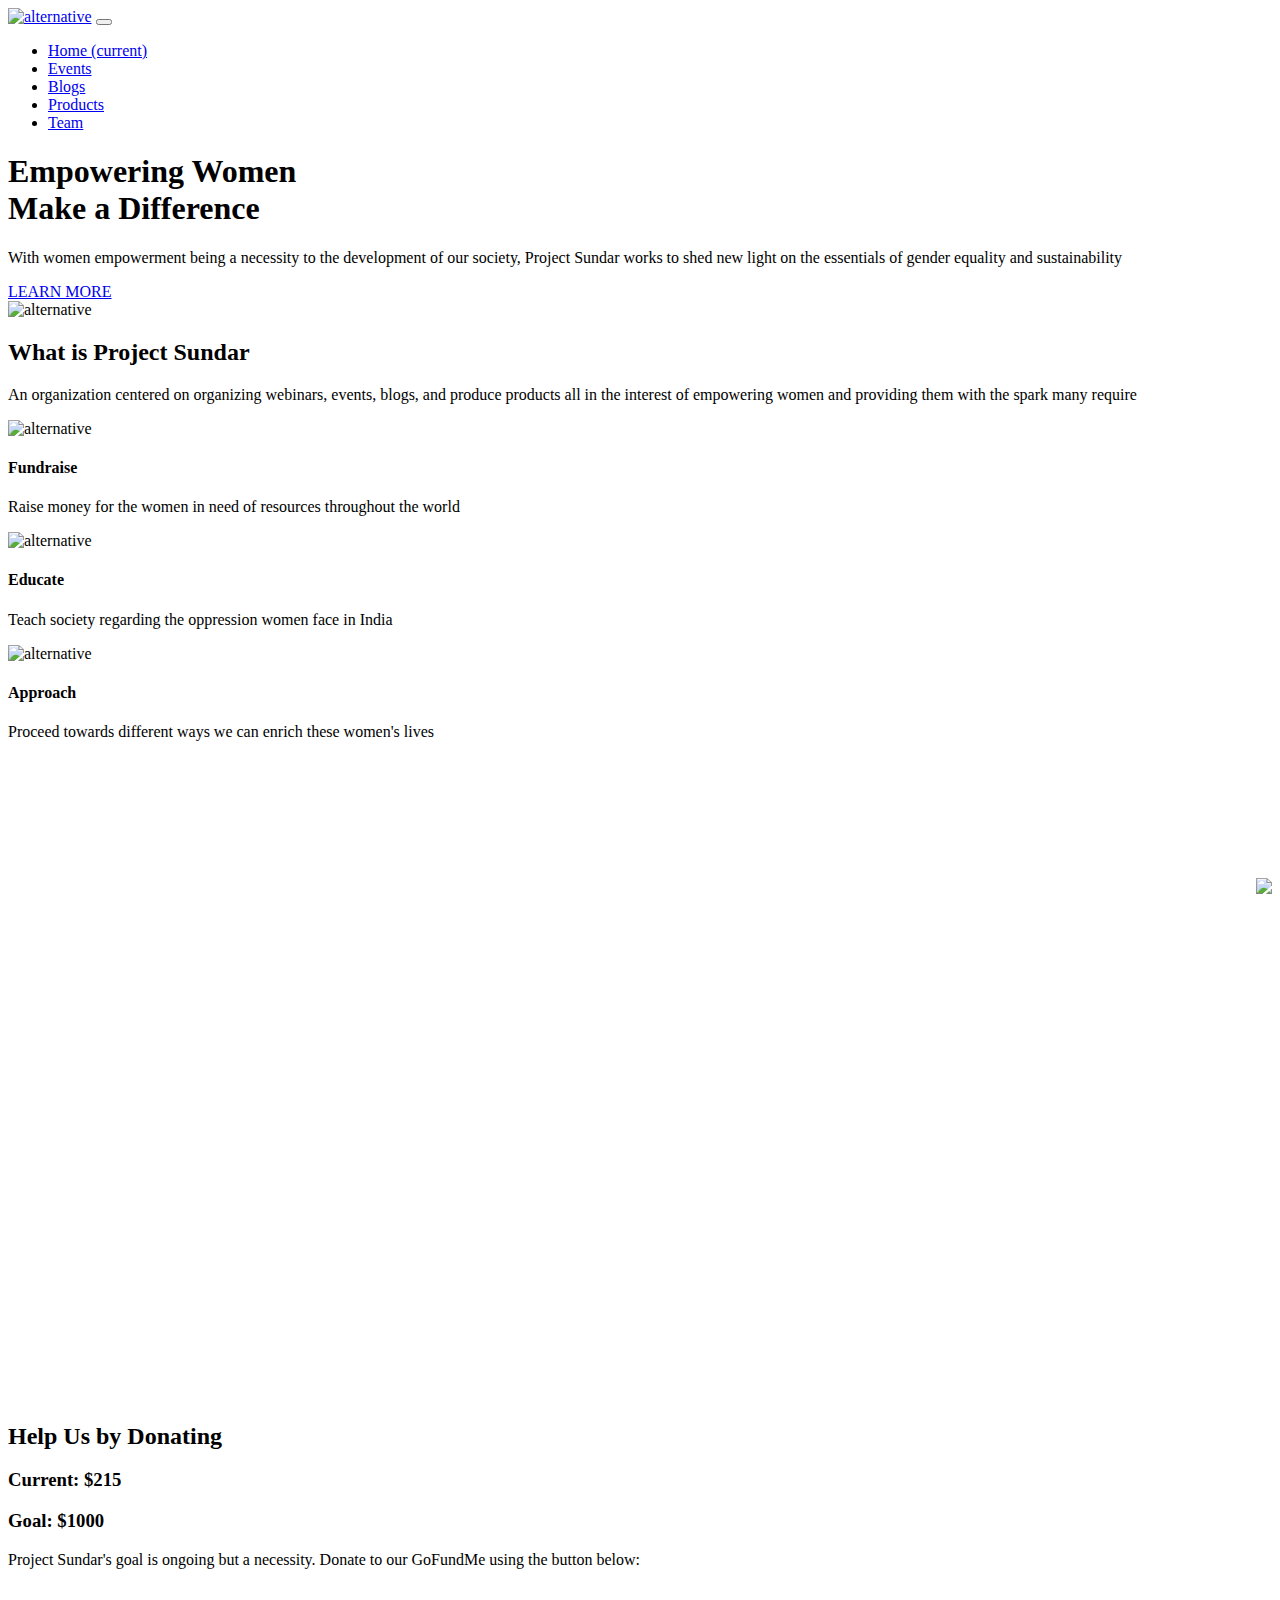
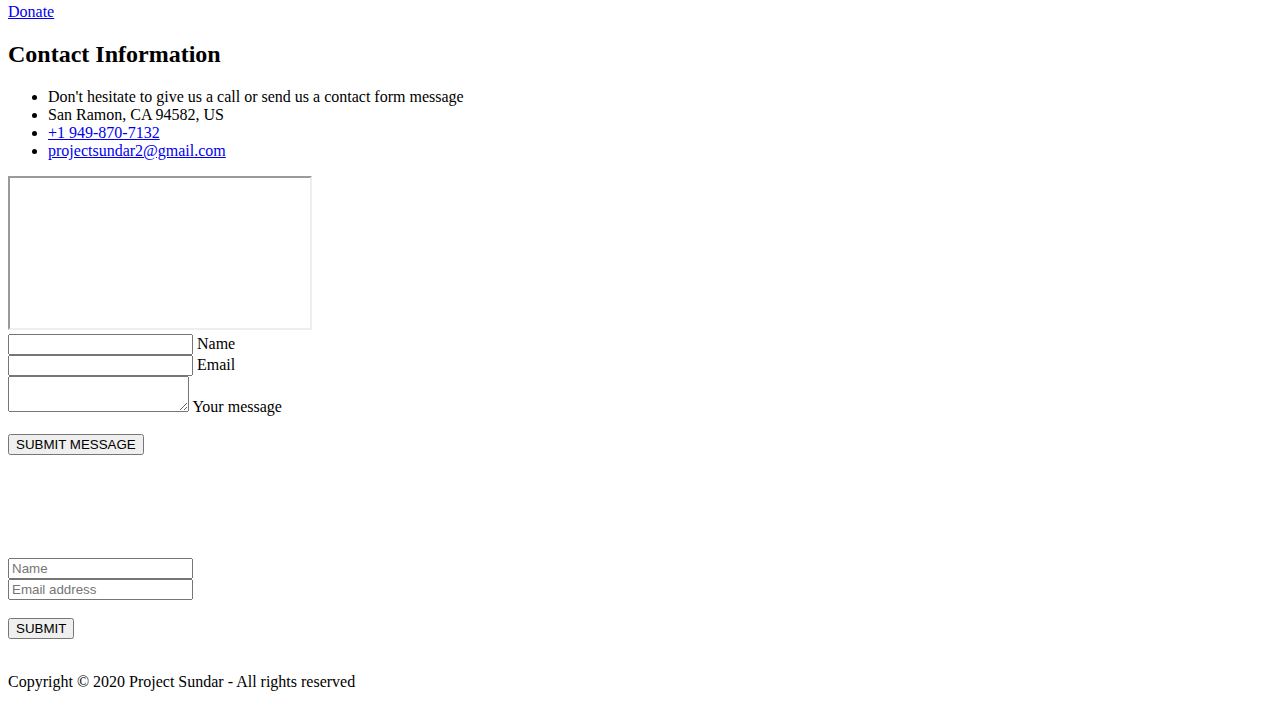
==== index.html @ 8584919e "Add files via upload" ====
<!DOCTYPE html>
<html lang="en">
<head>
    <meta charset="utf-8">
    <meta name="viewport" content="width=device-width, initial-scale=1, shrink-to-fit=no">
    
    <!-- SEO Meta Tags -->
    <meta name="description" content="Create a stylish landing page for your business startup and get leads for the offered services with this HTML landing page template.">
    <meta name="author" content="Inovatik">

    <!-- OG Meta Tags to improve the way the post looks when you share the page on LinkedIn, Facebook, Google+ -->
	<meta property="og:site_name" content="" /> <!-- website name -->
	<meta property="og:site" content="" /> <!-- website link -->
	<meta property="og:title" content=""/> <!-- title shown in the actual shared post -->
	<meta property="og:description" content="" /> <!-- description shown in the actual shared post -->
	<meta property="og:image" content="" /> <!-- image link, make sure it's jpg -->
	<meta property="og:url" content="" /> <!-- where do you want your post to link to -->
	<meta property="og:type" content="article" />

    <!-- Website Title -->
    <title>Project Sundar</title>
    
    <!-- Styles -->
    <link href="https://fonts.googleapis.com/css?family=Raleway:400,400i,600,700,700i&amp;subset=latin-ext" rel="stylesheet">
    <link href="css/bootstrap.css" rel="stylesheet">
    <link href="css/fontawesome-all.css" rel="stylesheet">
    <link href="css/swiper.css" rel="stylesheet">
	<link href="css/magnific-popup.css" rel="stylesheet">
	<link href="css/styles.css" rel="stylesheet">
	
	<!-- Favicon  -->
    <link rel="icon" href="images/output-onlinepngtools-2.png">
</head>
<body data-spy="scroll" data-target=".fixed-top">
    
    <!-- Preloader -->
	<div class="spinner-wrapper">
        <div class="spinner">
            <div class="bounce1"></div>
            <div class="bounce2"></div>
            <div class="bounce3"></div>
        </div>
    </div>
    <!-- end of preloader -->
    

    <!-- Navigation -->
    <nav class="navbar navbar-expand-lg navbar-dark navbar-custom fixed-top">
        <!-- Text Logo - Use this if you don't have a graphic logo -->
        <!-- <a class="navbar-brand logo-text page-scroll" href="index.html">Evolo</a> -->

        <!-- Image Logo -->
        <a class="navbar-brand logo-image" href="index.html"><img src="images/Screen_Shot_2020-11-27_at_10.58.01_PM-removebg-preview.png" alt="alternative"></a>
        
        <!-- Mobile Menu Toggle Button -->
        <button class="navbar-toggler" type="button" data-toggle="collapse" data-target="#navbarsExampleDefault" aria-controls="navbarsExampleDefault" aria-expanded="false" aria-label="Toggle navigation">
            <span class="navbar-toggler-awesome fas fa-bars"></span>
            <span class="navbar-toggler-awesome fas fa-times"></span>
        </button>
        <!-- end of mobile menu toggle button -->

        <div class="collapse navbar-collapse" id="navbarsExampleDefault">
            <ul class="navbar-nav ml-auto">
                <li class="nav-item">
                    <a class="nav-link page-scroll" href="#header">Home <span class="sr-only">(current)</span></a>
                </li>
                <li class="nav-item">
                    <a class="nav-link page-scroll" href="events.html">Events</a>
                </li>
                <li class="nav-item">
                    <a class="nav-link page-scroll" href="blogs.html">Blogs</a>
                </li>
                <li class="nav-item">
                    <a class="nav-link page-scroll" href="products.html">Products</a>
                </li>
                <li class="nav-item">
                    <a class="nav-link page-scroll" href="team.html">Team</a>
                </li>
            </ul>
            <span class="nav-item social-icons">
                <span class="fa-stack">
                    <a href="https://www.linkedin.com/company/project-sundar/">
                        <i class="redededed fas fa-circle fa-stack-2x linkedin"></i>
                        <i class="redededed fab fa-linkedin fa-stack-1x"></i>
                    </a>
                </span>
                <span class="fa-stack">
                    <a href="https://www.instagram.com/projectsundar/">
                        <i class="redededed fas fa-circle fa-stack-2x instagram"></i>
                        <i class="redededed fab fa-instagram fa-stack-1x"></i>
                    </a>
                </span>
            </span>
        </div>
    </nav> <!-- end of navbar -->
    <!-- end of navigation -->


    <!-- Header -->
    <header id="header" class="header">
        <div class="header-content blackbg1">
            <div class="container">
                <div class="row">
                    <div class="col-lg-6">
                        <div class="text-container">
                            <h1><span class="reded">Empowering</span> Women<br>Make a <span class="rededed">Difference</span></h1>
                            <p class="white p-large">With women empowerment being a necessity to the development of our society, Project Sundar works to shed new light on the essentials of gender equality and sustainability</p>
                            <a class="btn-solid-lg page-scroll" href="#services">LEARN MORE</a>
                        </div> <!-- end of text-container -->
                    </div> <!-- end of col -->
                    <div class="col-lg-6">
                        <div class="image-container">
                            <img class="img-fluid" src="images/ini6.png" z-index="1" alt="alternative">
                        </div> <!-- end of image-container -->
                    </div> <!-- end of col -->
                </div> <!-- end of row -->
            </div> <!-- end of container -->
        </div> <!-- end of header-content -->
    </header> <!-- end of header -->
    <!-- end of header -->


    <!-- Services -->
    <div id="services" class="cards-1 blackbg2">
        <div class="container">
            <div class="row">
                <div class="col-lg-12">
                    <h2 style="color:black">What is Project Sundar</h2>
                    <p style="color:black" class="p-heading p-large">An organization centered on organizing webinars, events, blogs, and produce products all in the interest of empowering women and providing them with the spark many require</p>
                </div> <!-- end of col -->
            </div> <!-- end of row -->
            <div class="row">
                <div class="col-lg-12">

                    <!-- Card -->
                    <div class="card">
                        <img class="card-image" src="images/donation (3).svg" alt="alternative">
                        <div class="card-body">
                            <h4 style="color:black" class="card-title">Fundraise</h4>
                            <p style="color:black">Raise money for the women in need of resources throughout the world</p>
                        </div>
                    </div>
                    <!-- end of card -->

                    <!-- Card -->
                    <div class="card">
                        <img class="card-image" src="images/presentation.svg" alt="alternative">
                        <div class="card-body">
                            <h4 style="color:black" class="card-title">Educate</h4>
                            <p style="color:black">Teach society regarding the oppression women face in India</p>
                        </div>
                    </div>
                    <!-- end of card -->

                    <!-- Card -->
                    <div class="card">
                        <img class="card-image" src="images/pathway.svg" alt="alternative">
                        <div class="card-body">
                            <h4 style="color:black" class="card-title">Approach</h4>
                            <p style="color:black">Proceed towards different ways we can enrich these women's lives</p>
                        </div>
                    </div>
                    <!-- end of card -->
                    
                </div> <!-- end of col -->
            </div> <!-- end of row -->
        </div> <!-- end of container -->
    </div> <!-- end of cards-1 -->
    <!-- end of services -->


 <!-- Header -->
    <div class="header-content blackbg1 justify-content-center text-center">
        <br>
        <br>
            <h2 class="col-lg-6 margin2323 text-left" style="color:white">Our Achievements</h2>
            <br>
            <img class="yummyyum margin2523" src="images/feminine.svg" ALIGN="right">
            <h5 style="color: white" class="col-lg-6 margin2323 text-left"><span class="reded">Dance Workshop:</span> Raised $400 through donations by attendees</h5>
            <h5 style="color: white" class="col-lg-6 margin2323 text-left"><span class="reded">GoFundMe:</span> Raised $200</h5>
            <h5 style="color: white" class="col-lg-6 margin2323 text-left"><span class="reded">Pyaar Kee Power Collaboration:</span> Released Several Blogs discussing Autism prevalence in India (women in particular)</h5>
              <br>
              <br>
            <h2 class="col-lg-6 margin2323 text-left" style="color:white">Future Goals</h2>
            <br>
            <h5 style="color: white" class="col-lg-6 margin2323 text-left"><span class="reded">Donation Drive:</span> 200 Medium Boxes Shipped to Goonj Organization (Kolkata, India) </h5>
            <h5 style="color: white" class="col-lg-6 margin2323 text-left"><span class="reded">Webinar on April 18th:</span> Round-table panelists featuring Congressman Rishi Kumar, IBM chief for Quantums Anamita Guha, & more</h5>
            <h5 style="color: white" class="col-lg-6 margin2323 text-left"><span class="reded">Open Chapters Internationally:</span> Dallas, Texas Chapter opens </h5>
            <h5 style="color: white" class="col-lg-6 margin2323 text-left"><span class="reded">May 1st:</span> Get NGO License</h5>
            <h5 style="color: white" class="col-lg-6 margin2323 text-left"><span class="reded">Travel to India</span> Teaching curriculum and distributing pepper spray, educating lower income families on SexEd, teaching self defense</h5>
            <br>
            <br>
            <br>
    </div> <!-- end of header-content -->
<!-- end of header -->


<section class="basic-7">
    <div class="container text-center">
        <h2>Help Us by Donating</h2>
        <h3><span class="rededed">Current: </span>$215</h3>
        <h3><span class="rededed">Goal: </span>$1000</h3>
        <p>Project Sundar's goal is ongoing but a necessity. Donate to our GoFundMe using the button below:</p> 
        <div class="progress">
          <div class="progress-bar bg-danger progress-bar-striped" style="width:21%"></div>
        </div>
        <br>
        <a class="btn-solid-lg page-scroll" href="https://www.gofundme.com/f/project-sundar-initiation">Donate</a>
      </div>
</section>

    <!-- Contact -->
    <div id="contact" class="form-2">
        <div class="container">
            <div class="row">
                <div class="col-lg-12">
                    <h2>Contact Information</h2>
                    <ul class="list-unstyled li-space-lg">
                        <li class="address">Don't hesitate to give us a call or send us a contact form message</li>
                        <li><i class="fas fa-map-marker-alt"></i>San Ramon, CA 94582, US</li>
                        <li><i class="fas fa-phone"></i><a class="turquoise" href="tel:9498707132">+1 949-870-7132</a></li>
                        <li><i class="fas fa-envelope"></i><a class="turquoise" href="mailto:projectsundar2@gmail.com">projectsundar2@gmail.com</a></li>
                    </ul>
                </div> <!-- end of col -->
            </div> <!-- end of row -->
            <div class="row">
                <div class="col-lg-6">
                    <div class="map-responsive">
                        <iframe src="https://www.google.com/maps/embed?pb=!1m18!1m12!1m3!1d100939.98555098464!2d-122.507640204439!3d37.757814996609724!2m3!1f0!2f0!3f0!3m2!1i1024!2i768!4f13.1!3m3!1m2!1s0x80859a6d00690021%3A0x4a501367f076adff!2sSan+Francisco%2C+CA%2C+USA!5e0!3m2!1sen!2sro!4v1498231462606" allowfullscreen></iframe>
                    </div>
                </div> <!-- end of col -->
                <div class="col-lg-6">
                    
                    <!-- Contact Form -->
                    <form action="https://formspree.io/f/xrgoawpd" method="POST">
                        <div class="form-group">
                            <input name="text" type="text" class="form-control-input" id="cemail" required>
                            <label class="label-control" for="cemail">Name</label>
                        </div>
                        <div class="form-group">
                            <input type="text" class="form-control-input" id="cemail" required>
                            <label class="label-control" for="cemail">Email</label>
                        </div>
                        <div class="form-group">
                            <textarea class="form-control-textarea" id="cmessage" required></textarea>
                            <label class="label-control" for="cmessage">Your message</label>
                        </div>
                        <br>
                        <div class="form-group">
                            <button type="submit" class="form-control-submit-button">SUBMIT MESSAGE</button>
                        </div>
                        <div class="form-message">
                            <div id="cmsgSubmit" class="h5 text-center hidden"></div>
                        </div>
                    </form>
                    <!-- end of contact form -->

                </div> <!-- end of col -->
            </div> <!-- end of row -->
        </div> <!-- end of container -->
    </div> <!-- end of form-2 -->
    <!-- end of contact -->

        <div class="container1 blackbg justify-content-center text-center">
            <br>
            <div class="justify-content-center">
            <form action="https://formspree.io/f/xrgoawpd" method="POST">
            <h2 class="col-lg-12" style="color:white">Subscribe to our Newsletter</h2>
            <br>
          <input class="col-lg-4" type="text" placeholder="Name" name="name" required>
          <br>
          <input class="col-lg-4" type="text" placeholder="Email address" name="mail" required>
          <br>
          <br>
          <button type="submit" class="col-lg-3 form-control-submit-button">SUBMIT</button>
          <br>
          <br>
        </div>
        </div>
        </form>
        </div>

    <!-- Footer -->
    <div class="footer">
        <div class="container">
            <div class="row">
                </div> <!-- end of col -->
            </div> <!-- end of row -->
        </div> <!-- end of container -->
    </div> <!-- end of footer -->  
    <!-- end of footer -->


    <!-- Copyright -->
    <div class="copyright">
        <div class="container">
            <div class="row">
                <div class="col-lg-12">
                    <p class="p-small">Copyright © 2020 Project Sundar</a> - All rights reserved</p>
                </div> <!-- end of col -->
            </div> <!-- enf of row -->
        </div> <!-- end of container -->
    </div> <!-- end of copyright --> 
    <!-- end of copyright -->
    
    	
    <!-- Scripts -->
    <script src="js/jquery.min.js"></script> <!-- jQuery for Bootstrap's JavaScript plugins -->
    <script src="js/popper.min.js"></script> <!-- Popper tooltip library for Bootstrap -->
    <script src="js/bootstrap.min.js"></script> <!-- Bootstrap framework -->
    <script src="js/jquery.easing.min.js"></script> <!-- jQuery Easing for smooth scrolling between anchors -->
    <script src="js/swiper.min.js"></script> <!-- Swiper for image and text sliders -->
    <script src="js/jquery.magnific-popup.js"></script> <!-- Magnific Popup for lightboxes -->
    <script src="js/validator.min.js"></script> <!-- Validator.js - Bootstrap plugin that validates forms -->
    <script src="js/scripts.js"></script> <!-- Custom scripts -->
</body>
</html>
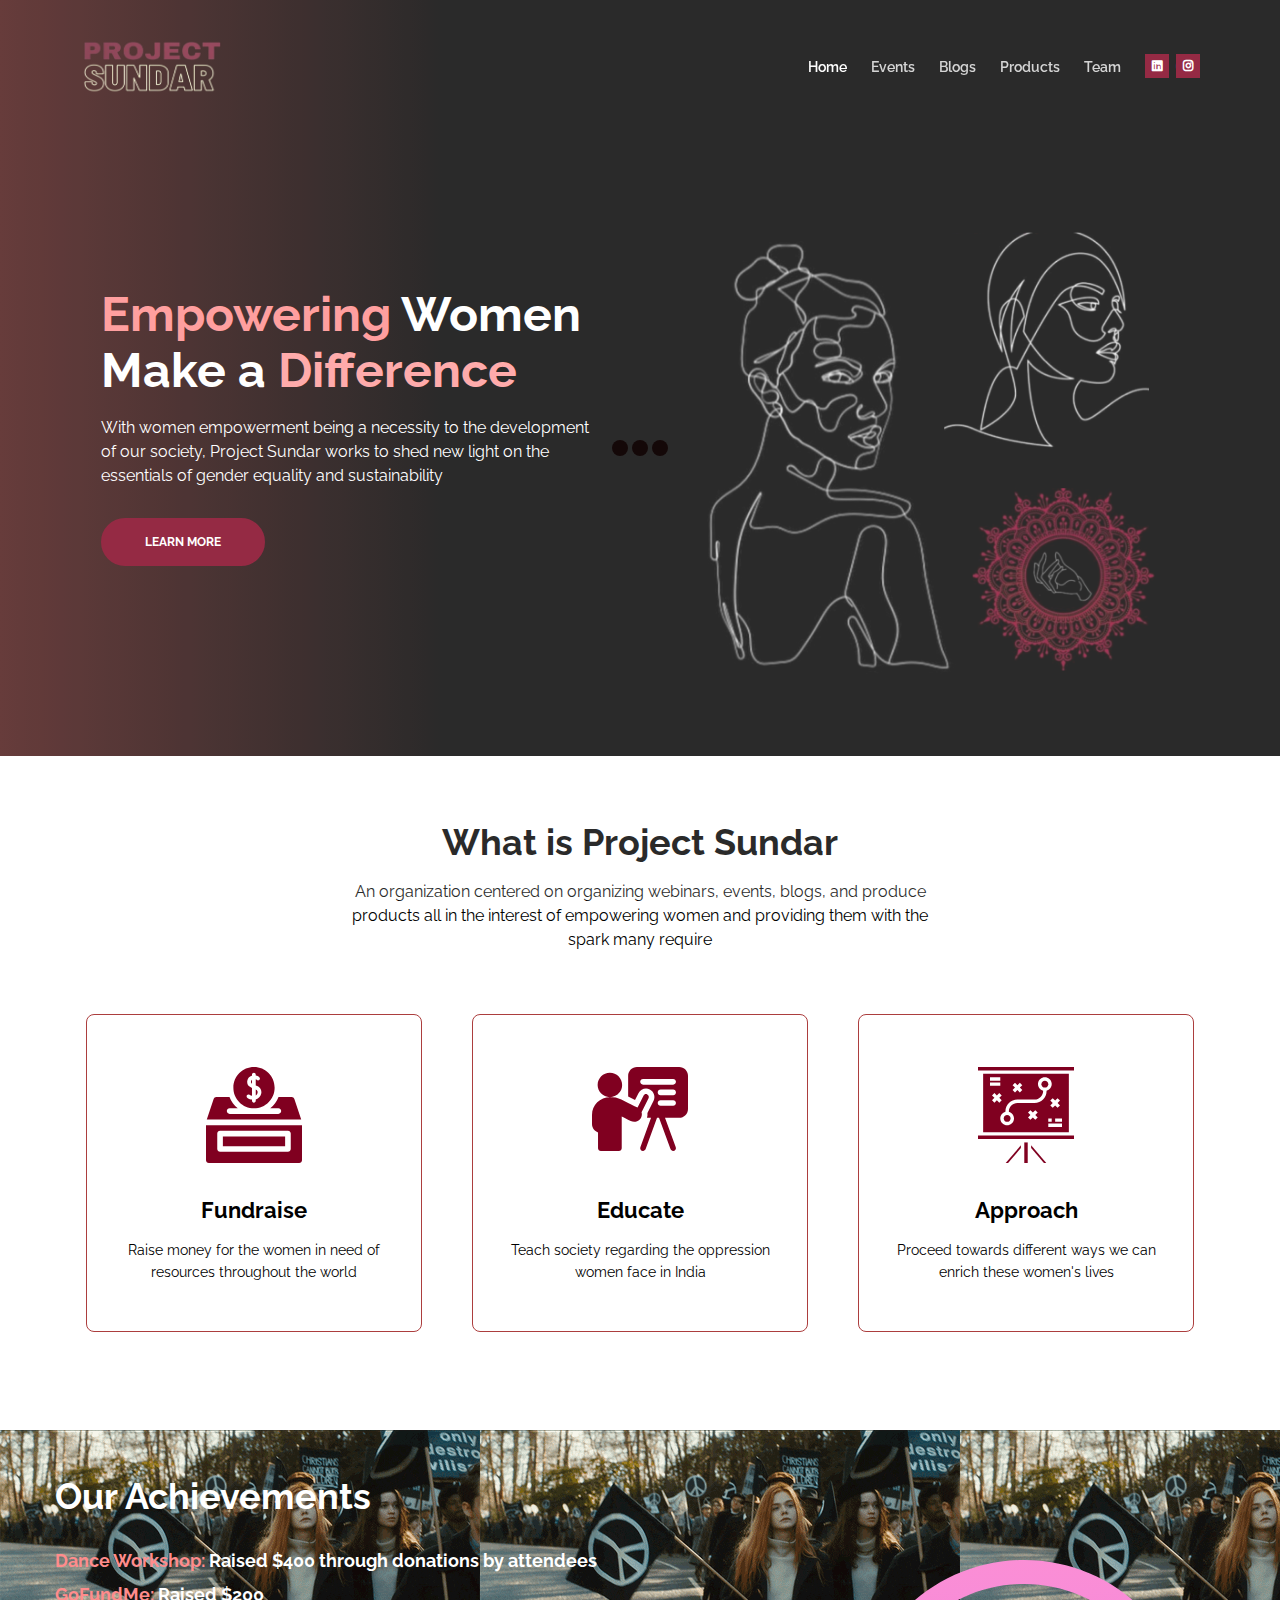
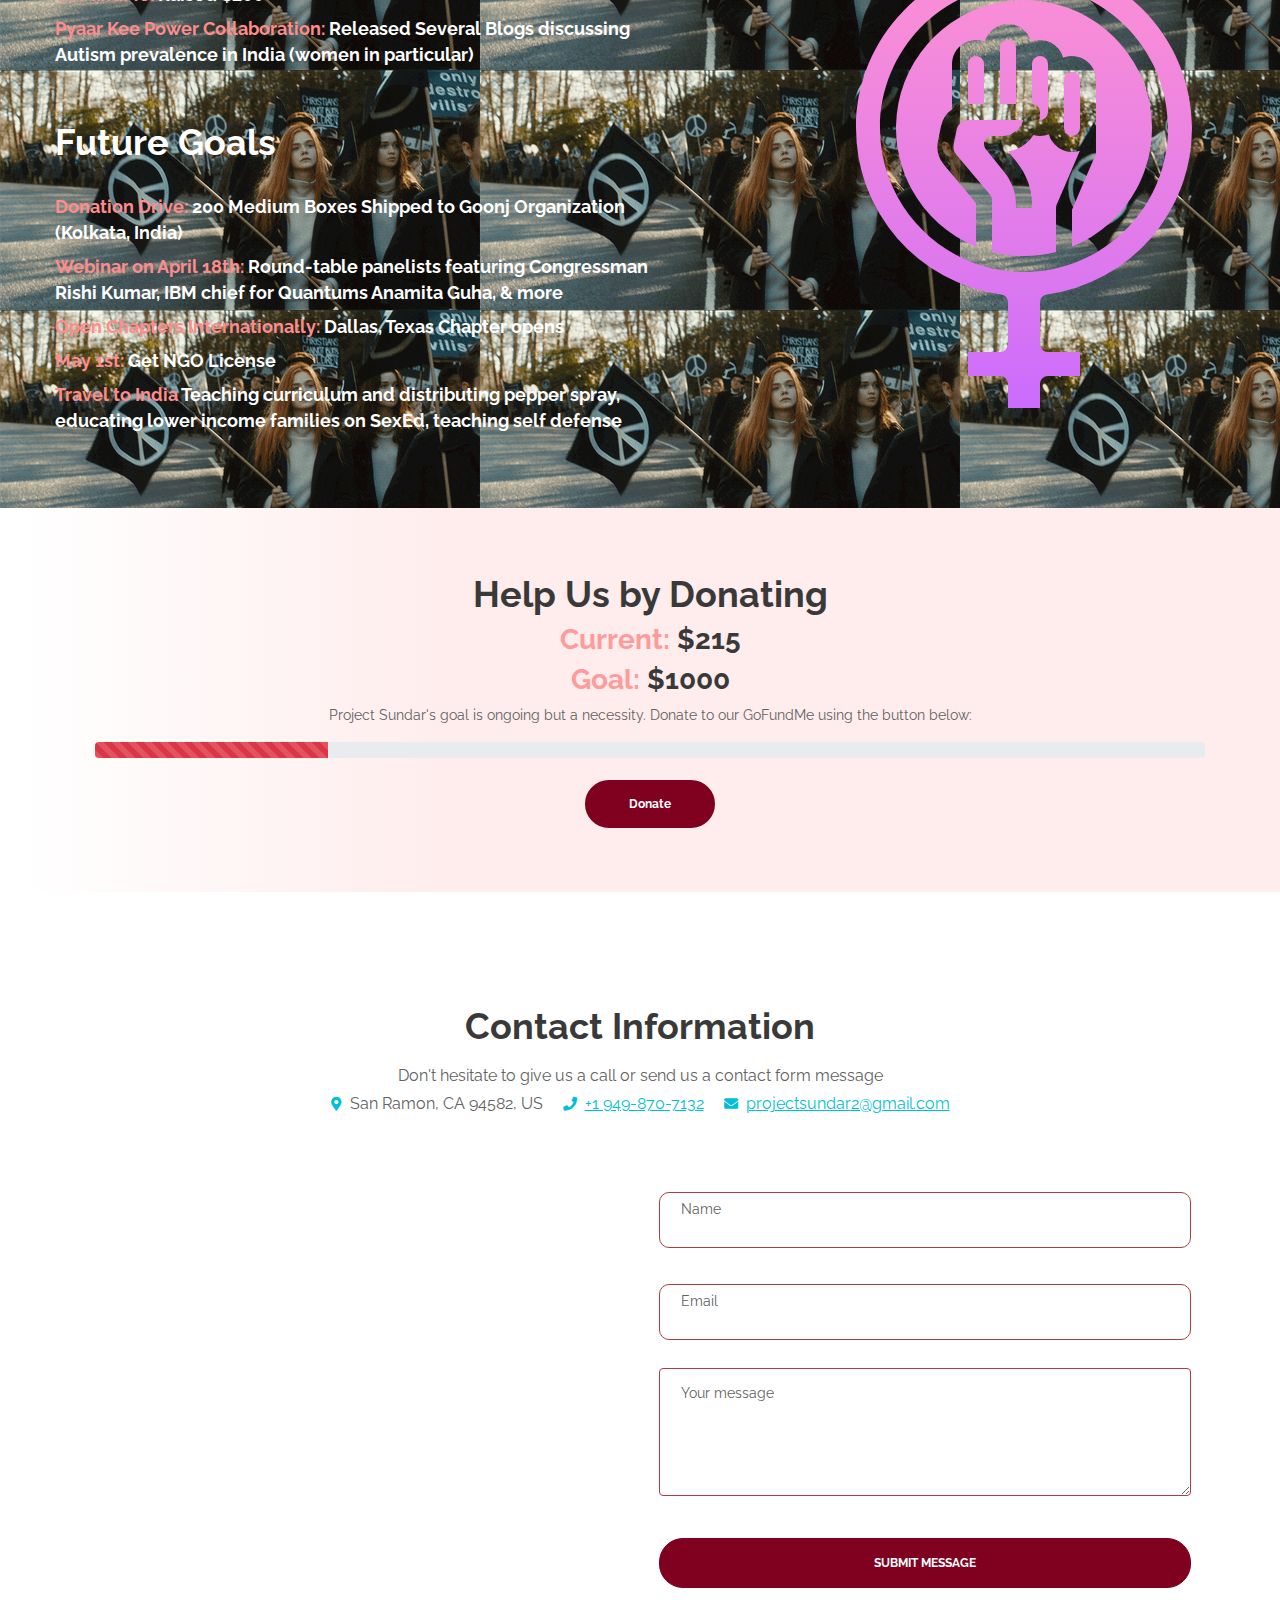
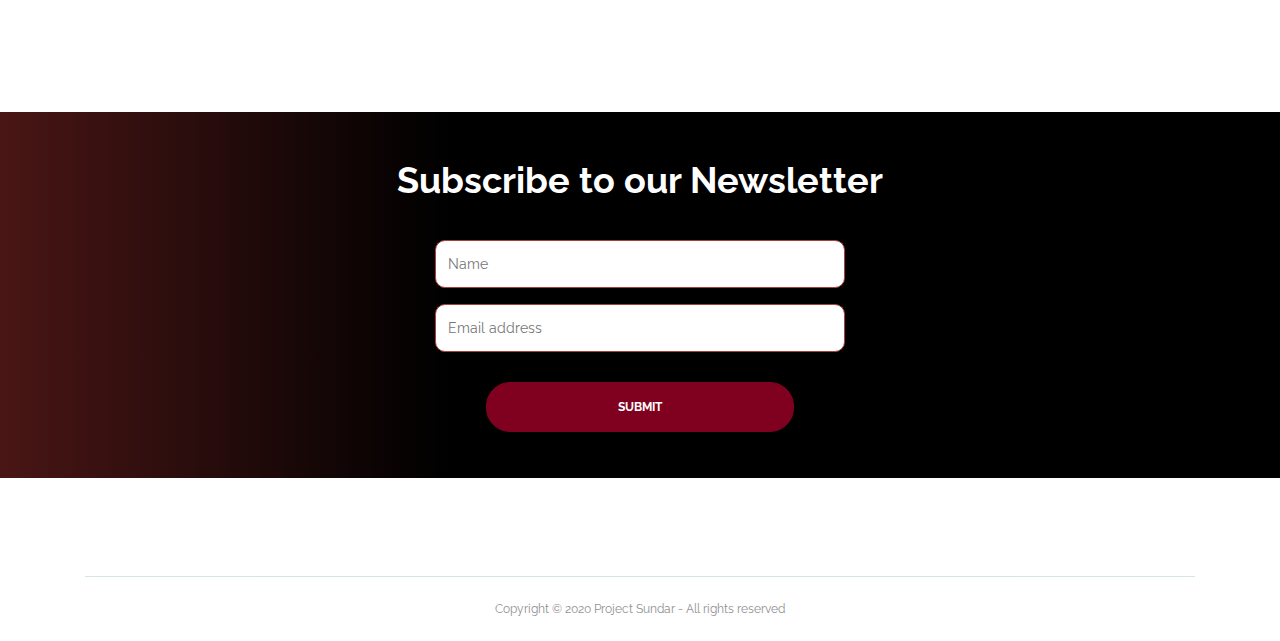
==== commit d379b925: "changes" ====
--- a/index.html
+++ b/index.html
@@ -170,7 +170,7 @@
 
 
  <!-- Header -->
-    <div class="header-content blackbg1 justify-content-center text-center">
+    <div style="background-image: url('images/giphy.gif')"  class="header-content blackbg3 justify-content-center text-center">
         <br>
         <br>
             <h2 class="col-lg-6 margin2323 text-left" style="color:white">Our Achievements</h2>
--- a/css/styles.css
+++ b/css/styles.css
@@ -0,0 +1,2631 @@
+/* Template: Evolo - StartUp HTML Landing Page Template
+   Author: Inovatik
+   Created: June 2019
+   Description: Master CSS file
+*/
+
+/*****************************************
+Table Of Contents:
+
+01. General Styles
+02. Preloader
+03. Navigation
+04. Header
+05. Customers
+06. Services
+07. Details 1
+08. Details 2
+09. Details Lightboxes
+10. Pricing
+11. Request
+12. Video
+13. Testimonials
+14. About
+15. Contact
+16. Footer
+17. Copyright
+18. Back To Top Button
+19. Extra Pages
+20. Media Queries
+******************************************/
+
+/*****************************************
+Colors:
+- Backgrounds - turquoise #00bfd8
+- Backgrounds - blue #0079f9
+- Backgrounds - light gray #f7fcfd
+- Buttons, bullets, icons, links - turquoise #00bfd8
+- Cards border, inputs border - light gray #c4d8dc
+- Text headers, navbar links - black #393939
+- Text body - black #626262
+******************************************/
+
+
+/******************************/
+/*     01. General Styles     */
+/******************************/
+body,
+html {
+    width: 100%;
+	height: 100%;
+}
+
+body, p {
+	color: #626262; 
+	font: 400 0.875rem/1.375rem "Raleway", sans-serif;
+}
+
+.p-large {
+	font: 400 1rem/1.5rem "Raleway", sans-serif;
+}
+
+.p-small {
+	font: 400 0.75rem/1.25rem "Raleway", sans-serif;
+}
+
+.p-heading {
+	margin-bottom: 3.875rem;
+}
+
+.li-space-lg li {
+	margin-bottom: 0.25rem;
+}
+
+.indent {
+	padding-left: 1.25rem;
+}
+
+.reded {
+	color: #ff8c8c;
+}
+
+.rededed {
+	color: #ff9b9b;
+}
+
+.redededed {
+	background-color: #800020;
+}
+
+.white {
+	color: white;
+}
+
+h1 {
+	color: #ffffff;
+	font: 700 2.5rem/3rem "Raleway", sans-serif;
+}
+
+h2 {
+	color: #393939;
+	font: 700 2.25rem/2.75rem "Raleway", sans-serif;
+}
+
+h3 {
+	color: #393939;
+	font: 700 1.75rem/2rem "Raleway", sans-serif;
+}
+
+h4 {
+	color: #393939;
+	font: 700 1.375rem/1.875rem "Raleway", sans-serif;
+}
+
+h5 {
+	color: #393939;
+	font: 700 1.125rem/1.625rem "Raleway", sans-serif;
+}
+
+h6 {
+	color: #393939;
+	font: 700 1rem/1.5rem "Raleway", sans-serif;
+}
+
+a {
+	color: #626262;
+	text-decoration: underline;
+}
+
+a:hover {
+	color: #626262;
+	text-decoration: underline;
+}
+
+a.turquoise {
+	color: #00bfd8;
+}
+
+a.white {
+	color: #fff;
+}
+
+form {
+	border: 4px solid #f1f1f100;
+  }
+  
+  /* Add some padding and a grey background color to containers */
+  .container1 {
+	padding: 20px;
+	background-color: #ffffff00;
+  }
+  
+  /* Style the input elements and the submit button */
+  input[type=text], input[type=submit] {
+	width: 100%;
+	padding: 12px;
+	margin: 8px 0;
+	display: inline-block;
+	border-radius: 10px;
+	border: 1px solid rgb(172, 62, 62);
+	box-sizing: border-box;
+  }
+  
+  /* Add margins to the checkbox */
+  input[type=checkbox] {
+	margin-top: 16px;
+  }
+  
+  /* Style the submit button */
+  input[type=submit] {
+	background-color: #4CAF50;
+	color: white;
+	border-radius: 4px;
+	border: none;
+  }
+  
+  input[type=submit]:hover {
+	opacity: 0.8;
+  }
+
+  @-webkit-keyframes progress-bar-stripes {
+	from {
+	  background-position: 1rem 0; }
+	to {
+	  background-position: 0 0; } }
+  
+  @keyframes progress-bar-stripes {
+	from {
+	  background-position: 1rem 0; }
+	to {
+	  background-position: 0 0; } }
+  
+  .progress {
+	display: -webkit-box;
+	display: -ms-flexbox;
+	display: flex;
+	height: 1rem;
+	overflow: hidden;
+	font-size: 0.75rem;
+	background-color: #e9ecef;
+	border-radius: 0.25rem; }
+  
+  .progress-bar {
+	display: -webkit-box;
+	display: -ms-flexbox;
+	display: flex;
+	-webkit-box-orient: vertical;
+	-webkit-box-direction: normal;
+	-ms-flex-direction: column;
+	flex-direction: column;
+	-webkit-box-pack: center;
+	-ms-flex-pack: center;
+	justify-content: center;
+	color: #fff;
+	text-align: center;
+	white-space: nowrap;
+	background-color: #007bff;
+	-webkit-transition: width 0.6s ease;
+	-o-transition: width 0.6s ease;
+	transition: width 0.6s ease; }
+	@media (prefers-reduced-motion: reduce) {
+	  .progress-bar {
+		-webkit-transition: none;
+		-o-transition: none;
+		transition: none; } }
+  
+  .progress-bar-striped {
+	background-image: -webkit-linear-gradient(45deg, rgba(255, 255, 255, 0.15) 25%, transparent 25%, transparent 50%, rgba(255, 255, 255, 0.15) 50%, rgba(255, 255, 255, 0.15) 75%, transparent 75%, transparent);
+	background-image: -o-linear-gradient(45deg, rgba(255, 255, 255, 0.15) 25%, transparent 25%, transparent 50%, rgba(255, 255, 255, 0.15) 50%, rgba(255, 255, 255, 0.15) 75%, transparent 75%, transparent);
+	background-image: linear-gradient(45deg, rgba(255, 255, 255, 0.15) 25%, transparent 25%, transparent 50%, rgba(255, 255, 255, 0.15) 50%, rgba(255, 255, 255, 0.15) 75%, transparent 75%, transparent);
+	background-size: 1rem 1rem; }
+  
+  .progress-bar-animated {
+	-webkit-animation: progress-bar-stripes 1s linear infinite;
+	animation: progress-bar-stripes 1s linear infinite; }
+	@media (prefers-reduced-motion: reduce) {
+	  .progress-bar-animated {
+		-webkit-animation: none;
+		animation: none; } }
+
+.yummyyum {
+	transition-duration: 2s;
+	animation: ease;
+}
+
+.thicker {
+  font-weight: 100;
+}
+
+
+
+.blackbg {
+	background: linear-gradient(90deg, rgba(73,22,21,1) 0%, rgba(0,0,0,1) 35%);
+}
+
+.blackbg {
+	background: linear-gradient(90deg, rgba(73,22,21,1) 0%, rgba(0,0,0,1) 35%);
+}
+
+.blackbg1 {
+	background: linear-gradient(90deg, rgba(73,22,21,1) 0%, rgba(0,0,0,1) 35%);
+}
+
+.blackbg3 {
+	background-image: url('images/giphy.gif')
+}
+
+.blackbg2 {
+	background: linear-gradient(180deg, rgb(255, 255, 255) 0%, rgb(255, 255, 255) 50%);
+}
+
+
+
+.testimonial-text {
+	font: italic 400 1rem/1.5rem "Raleway", sans-serif;
+}
+
+.testimonial-author {
+	font: 700 1rem/1.5rem "Raleway", sans-serif;
+}
+
+.turquoise {
+	color: #00bfd8;
+}
+
+.btn-solid-reg {
+	display: inline-block;
+	padding: 1.1875rem 2.125rem 1.1875rem 2.125rem;
+	border: 0.125rem solid #00bfd8;
+	border-radius: 2rem;
+	background-color: #00bfd8;
+	color: #fff;
+	font: 700 0.75rem/0 "Raleway", sans-serif;
+	text-decoration: none;
+	transition: all 0.2s;
+}
+
+.margin2323 {
+	margin-left: 40px;
+}
+
+.margin2523 {
+	margin-top: -20px;
+}
+
+ul.b {
+	list-style-type: square;
+  }
+
+.btn-solid-reg:hover {
+	background-color: transparent;
+	color: #00bfd8;
+	text-decoration: none;
+}
+
+.btn-solid-lg {
+	display: inline-block;
+	padding: 1.375rem 2.625rem 1.375rem 2.625rem;
+	border: 0.125rem solid #800020;
+	border-radius: 2rem;
+	background-color: #800020;
+	color: #fff;
+	font: 700 0.75rem/0 "Raleway", sans-serif;
+	text-decoration: none;
+	transition: all 0.2s;
+}
+
+.btn-solid-lg:hover {
+	background-color: transparent;
+	color: #FFF;
+	text-decoration: none;
+}
+
+.btn-outline-reg {
+	display: inline-block;
+	padding: 1.1875rem 2.125rem 1.1875rem 2.125rem;
+	border: 0.125rem solid #00bfd8;
+	border-radius: 2rem;
+	background-color: transparent;
+	color: #00bfd8;
+	font: 700 0.75rem/0 "Raleway", sans-serif;
+	text-decoration: none;
+	transition: all 0.2s;
+}
+
+.btn-outline-reg:hover {
+	background-color: #00bfd8;
+	color: #fff;
+	text-decoration: none;
+}
+
+.btn-outline-lg {
+	display: inline-block;
+	padding: 1.375rem 2.625rem 1.375rem 2.625rem;
+	border: 0.125rem solid #00bfd8;
+	border-radius: 2rem;
+	background-color: transparent;
+	color: #00bfd8;
+	font: 700 0.75rem/0 "Raleway", sans-serif;
+	text-decoration: none;
+	transition: all 0.2s;
+}
+
+.btn-outline-lg:hover {
+	background-color: #00bfd8;
+	color: #fff;
+	text-decoration: none;
+}
+
+.btn-outline-sm {
+	display: inline-block;
+	padding: 1rem 1.625rem 0.875rem 1.625rem;
+	border: 0.125rem solid #00bfd8;
+	border-radius: 2rem;
+	background-color: transparent;
+	color: #00bfd8;
+	font: 700 0.625rem/0 "Raleway", sans-serif;
+	text-decoration: none;
+	transition: all 0.2s;
+}
+
+.btn-outline-sm:hover {
+	background-color: #00bfd8;
+	color: #fff;
+	text-decoration: none;
+}
+
+.form-group {
+	position: relative;
+	margin-bottom: 1.25rem;
+}
+
+.form-group.has-error.has-danger {
+	margin-bottom: 0.625rem;
+}
+
+.form-group.has-error.has-danger .help-block.with-errors ul {
+	margin-top: 0.375rem;
+}
+
+.label-control {
+	position: absolute;
+	top: 0.87rem;
+	left: 1.375rem;
+	color: #626262;
+	opacity: 1;
+	font: 400 0.875rem/1.375rem "Raleway", sans-serif;
+	cursor: text;
+	transition: all 0.2s ease;
+}
+
+/* IE10+ hack to solve lower label text position compared to the rest of the browsers */
+@media screen and (-ms-high-contrast: active), screen and (-ms-high-contrast: none) {  
+	.label-control {
+		top: 0.9375rem;
+	}
+}
+
+.form-control-input:focus + .label-control,
+.form-control-input.notEmpty + .label-control,
+.form-control-textarea:focus + .label-control,
+.form-control-textarea.notEmpty + .label-control {
+	top: 0.125rem;
+	opacity: 1;
+	font-size: 0.75rem;
+	font-weight: 700;
+}
+
+.form-control-input,
+.form-control-select {
+	display: block; /* needed for proper display of the label in Firefox, IE, Edge */
+	width: 100%;
+	padding-top: 1.0625rem;
+	padding-bottom: 0.0625rem;
+	padding-left: 1.3125rem;
+	border: 1px solid #c4d8dc;
+	border-radius: 0.25rem;
+	background-color: #fff;
+	color: #626262;
+	font: 400 0.875rem/1.875rem "Raleway", sans-serif;
+	transition: all 0.2s;
+	-webkit-appearance: none; /* removes inner shadow on form inputs on ios safari */
+}
+
+.form-control-select {
+	padding-top: 0.5rem;
+	padding-bottom: 0.5rem;
+	height: 3rem;
+}
+
+/* IE10+ hack to solve lower label text position compared to the rest of the browsers */
+@media screen and (-ms-high-contrast: active), screen and (-ms-high-contrast: none) {  
+	.form-control-input {
+		padding-top: 1.25rem;
+		padding-bottom: 0.75rem;
+		line-height: 1.75rem;
+	}
+
+	.form-control-select {
+		padding-top: 0.875rem;
+		padding-bottom: 0.75rem;
+		height: 3.125rem;
+		line-height: 2.125rem;
+	}
+}
+
+select {
+    /* you should keep these first rules in place to maintain cross-browser behavior */
+    -webkit-appearance: none;
+	-moz-appearance: none;
+	-ms-appearance: none;
+    -o-appearance: none;
+    appearance: none;
+    background-image: url('../images/down-arrow.png');
+    background-position: 96% 50%;
+    background-repeat: no-repeat;
+    outline: none;
+}
+
+select::-ms-expand {
+    display: none; /* removes the ugly default down arrow on select form field in IE11 */
+}
+
+.form-control-textarea {
+	display: block; /* used to eliminate a bottom gap difference between Chrome and IE/FF */
+	width: 100%;
+	height: 8rem; /* used instead of html rows to normalize height between Chrome and IE/FF */
+	padding-top: 1.25rem;
+	padding-left: 1.3125rem;
+	border: 1px solid rgb(172, 62, 62);
+	border-radius: 0.25rem;
+	background-color: #fff;
+	color: #626262;
+	font: 400 0.875rem/1.75rem "Raleway", sans-serif;
+	transition: all 0.2s;
+}
+
+.form-control-input:focus,
+.form-control-select:focus,
+.form-control-textarea:focus {
+	border: 1px solid #a1a1a1;
+	outline: none; /* Removes blue border on focus */
+}
+
+.form-control-input:hover,
+.form-control-select:hover,
+.form-control-textarea:hover {
+	border: 1px solid #a1a1a1;
+}
+
+.checkbox {
+	font: 400 0.75rem/1.25rem "Raleway", sans-serif;
+}
+
+input[type='checkbox'] {
+	vertical-align: -15%;
+	margin-right: 0.375rem;
+}
+
+/* IE10+ hack to raise checkbox field position compared to the rest of th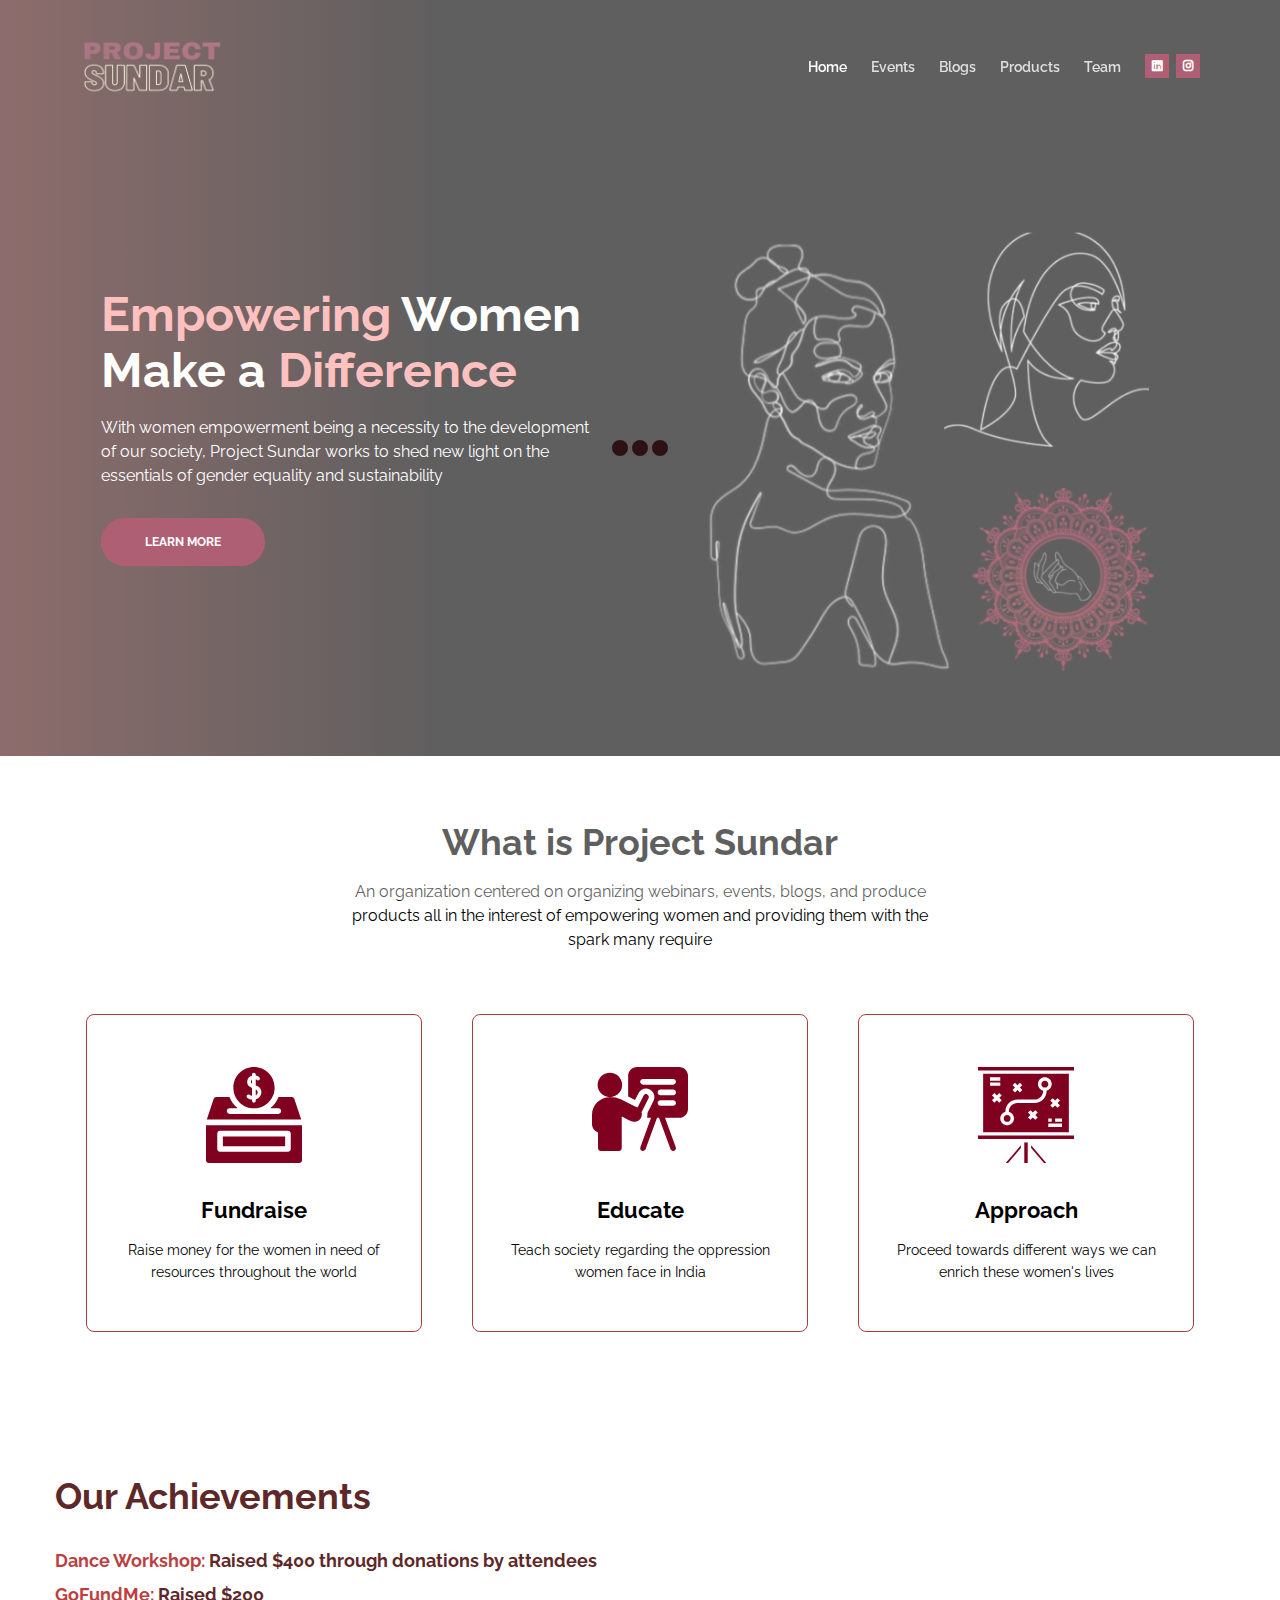
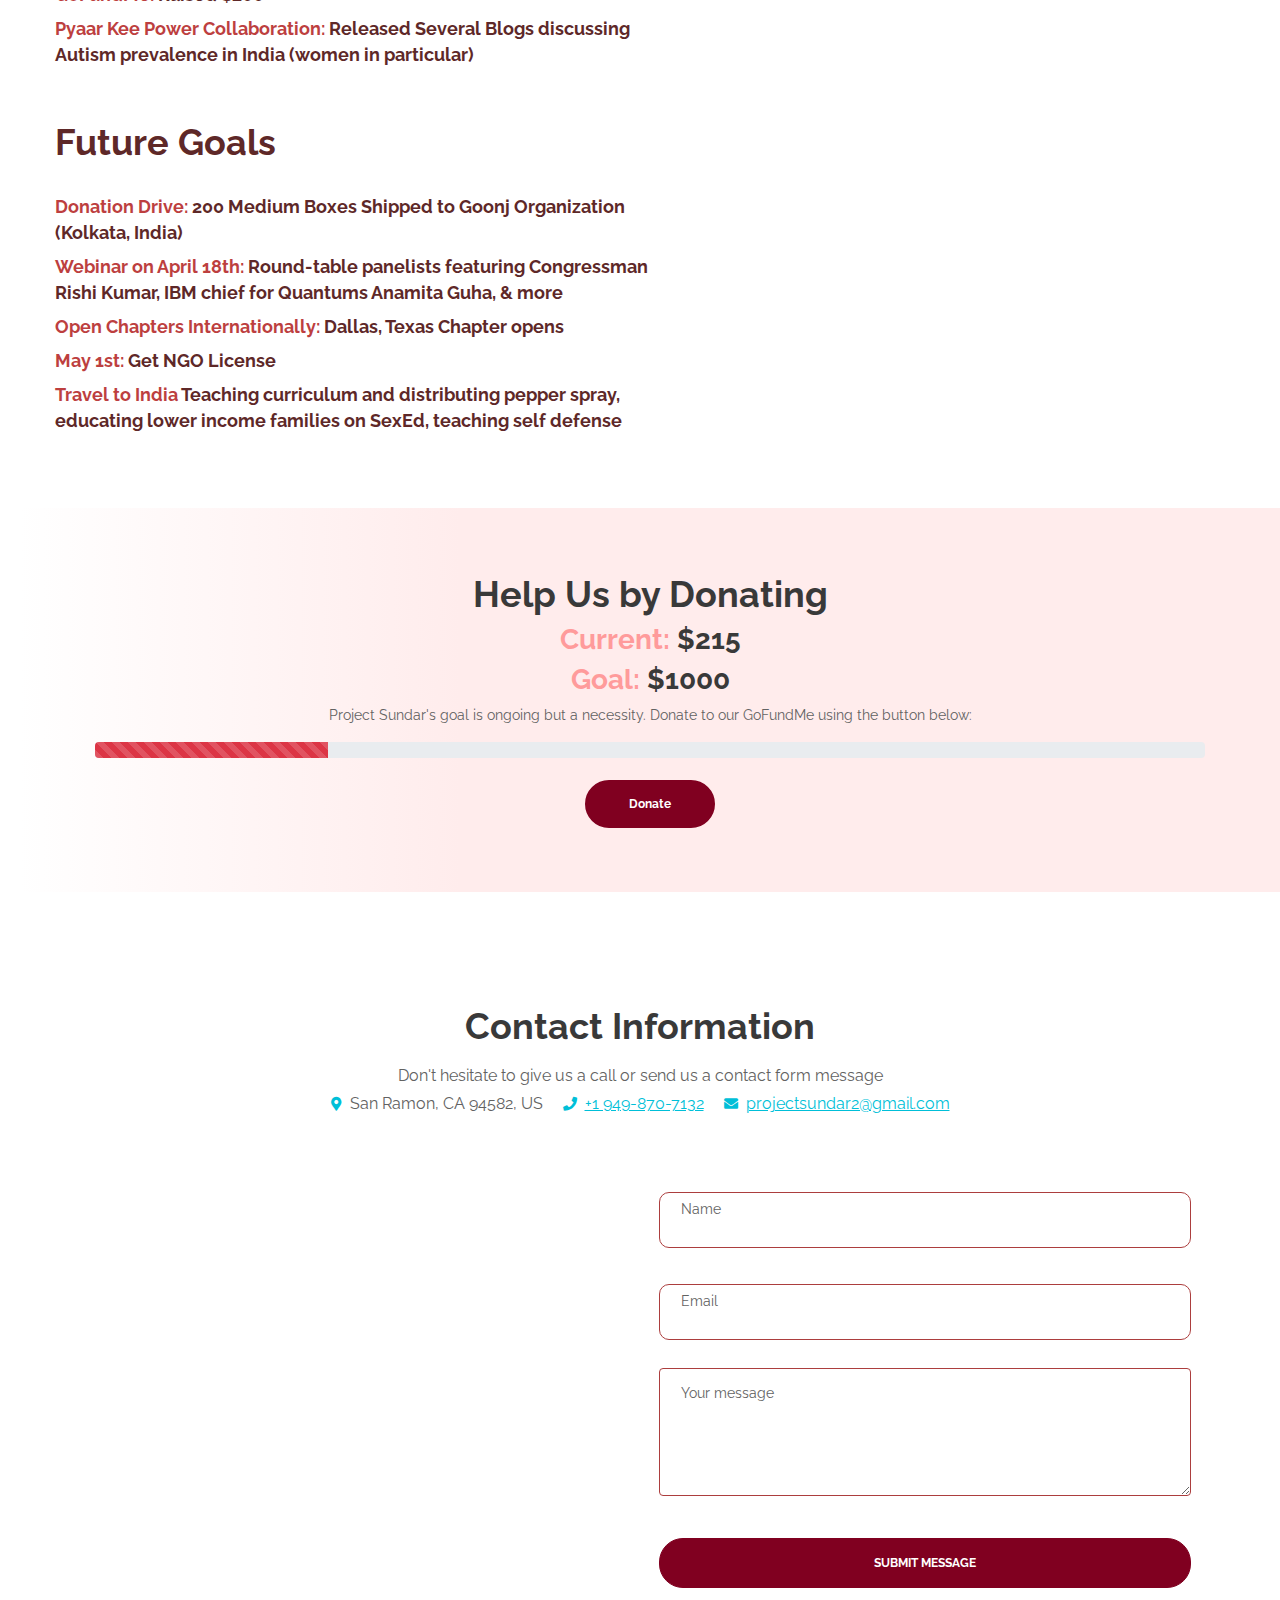
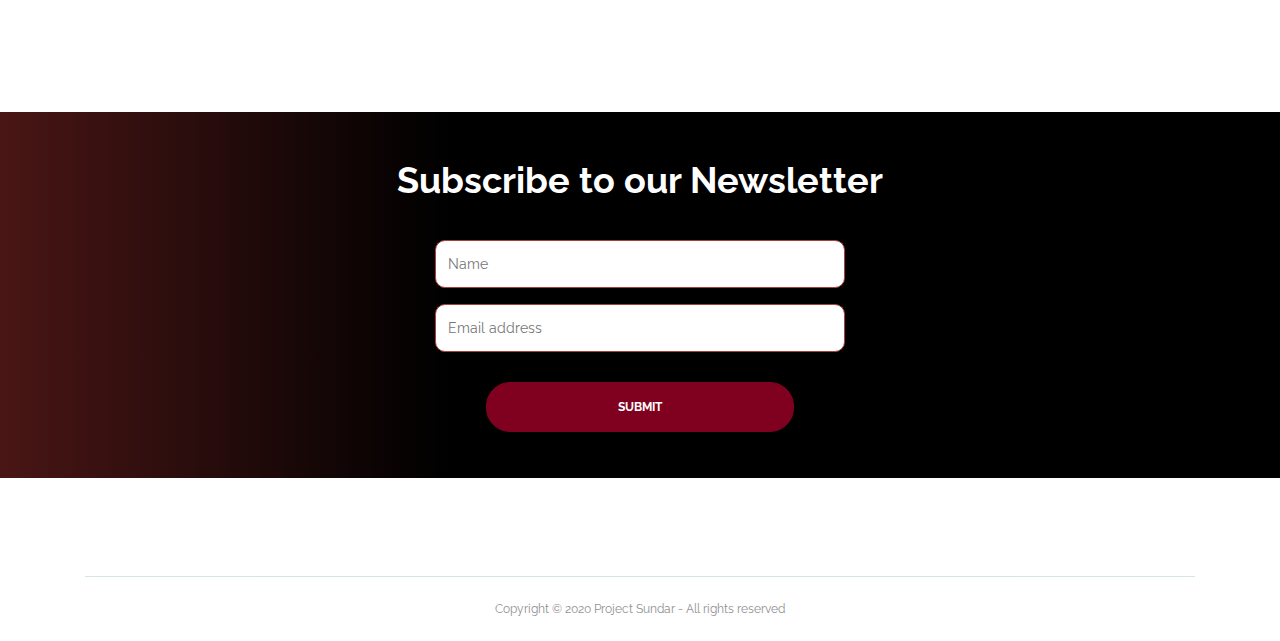
==== commit 5a453bd8: "more changes" ====
--- a/index.html
+++ b/index.html
@@ -103,7 +103,7 @@
                 <div class="row">
                     <div class="col-lg-6">
                         <div class="text-container">
-                            <h1><span class="reded">Empowering</span> Women<br>Make a <span class="rededed">Difference</span></h1>
+                            <h1><span class="rededed">Empowering</span> Women<br>Make a <span class="rededed">Difference</span></h1>
                             <p class="white p-large">With women empowerment being a necessity to the development of our society, Project Sundar works to shed new light on the essentials of gender equality and sustainability</p>
                             <a class="btn-solid-lg page-scroll" href="#services">LEARN MORE</a>
                         </div> <!-- end of text-container -->
@@ -170,24 +170,23 @@
 
 
  <!-- Header -->
-    <div style="background-image: url('images/giphy.gif')"  class="header-content blackbg3 justify-content-center text-center">
+    <div style="background-image: url('images/Untitled design.gif')" class="header-content justify-content-center text-center">
         <br>
         <br>
-            <h2 class="col-lg-6 margin2323 text-left" style="color:white">Our Achievements</h2>
-            <br>
-            <img class="yummyyum margin2523" src="images/feminine.svg" ALIGN="right">
-            <h5 style="color: white" class="col-lg-6 margin2323 text-left"><span class="reded">Dance Workshop:</span> Raised $400 through donations by attendees</h5>
-            <h5 style="color: white" class="col-lg-6 margin2323 text-left"><span class="reded">GoFundMe:</span> Raised $200</h5>
-            <h5 style="color: white" class="col-lg-6 margin2323 text-left"><span class="reded">Pyaar Kee Power Collaboration:</span> Released Several Blogs discussing Autism prevalence in India (women in particular)</h5>
+            <h2 class="col-lg-6 margin2323 text-left" style="color:rgb(94, 40, 40)">Our Achievements</h2>
+            <br>
+            <h5 style="color: rgb(94, 40, 40)" class="col-lg-6 margin2323 text-left"><span class="blackbg4 reded">Dance Workshop:</span> Raised $400 through donations by attendees</h5>
+            <h5 style="color: rgb(94, 40, 40)" class="col-lg-6 margin2323 text-left"><span class="blackbg4 reded">GoFundMe:</span> Raised $200</h5>
+            <h5 style="color: rgb(94, 40, 40)" class="col-lg-6 margin2323 text-left"><span class="blackbg4 reded">Pyaar Kee Power Collaboration:</span> Released Several Blogs discussing Autism prevalence in India (women in particular)</h5>
               <br>
               <br>
-            <h2 class="col-lg-6 margin2323 text-left" style="color:white">Future Goals</h2>
-            <br>
-            <h5 style="color: white" class="col-lg-6 margin2323 text-left"><span class="reded">Donation Drive:</span> 200 Medium Boxes Shipped to Goonj Organization (Kolkata, India) </h5>
-            <h5 style="color: white" class="col-lg-6 margin2323 text-left"><span class="reded">Webinar on April 18th:</span> Round-table panelists featuring Congressman Rishi Kumar, IBM chief for Quantums Anamita Guha, & more</h5>
-            <h5 style="color: white" class="col-lg-6 margin2323 text-left"><span class="reded">Open Chapters Internationally:</span> Dallas, Texas Chapter opens </h5>
-            <h5 style="color: white" class="col-lg-6 margin2323 text-left"><span class="reded">May 1st:</span> Get NGO License</h5>
-            <h5 style="color: white" class="col-lg-6 margin2323 text-left"><span class="reded">Travel to India</span> Teaching curriculum and distributing pepper spray, educating lower income families on SexEd, teaching self defense</h5>
+            <h2 class="col-lg-6 margin2323 text-left" style="color:rgb(94, 40, 40)">Future Goals</h2>
+            <br>
+            <h5 style="color: rgb(94, 40, 40)" class="col-lg-6 margin2323 text-left"><span class="blackbg4 reded">Donation Drive:</span> 200 Medium Boxes Shipped to Goonj Organization (Kolkata, India) </h5>
+            <h5 style="color: rgb(94, 40, 40)" class="col-lg-6 margin2323 text-left"><span class="blackbg4 reded">Webinar on April 18th:</span> Round-table panelists featuring Congressman Rishi Kumar, IBM chief for Quantums Anamita Guha, & more</h5>
+            <h5 style="color: rgb(94, 40, 40)" class="col-lg-6 margin2323 text-left"><span class="blackbg4 reded">Open Chapters Internationally:</span> Dallas, Texas Chapter opens </h5>
+            <h5 style="color: rgb(94, 40, 40)" class="col-lg-6 margin2323 text-left"><span class="blackbg4 reded">May 1st:</span> Get NGO License</h5>
+            <h5 style="color: rgb(94, 40, 40)" class="col-lg-6 margin2323 text-left"><span class="blackbg4 reded">Travel to India</span> Teaching curriculum and distributing pepper spray, educating lower income families on SexEd, teaching self defense</h5>
             <br>
             <br>
             <br>
--- a/css/styles.css
+++ b/css/styles.css
@@ -76,7 +76,7 @@
 }
 
 .reded {
-	color: #ff8c8c;
+	color: #bd3f3f;
 }
 
 .rededed {
@@ -261,8 +261,9 @@
 }
 
 .blackbg3 {
-	background-image: url('images/giphy.gif')
-}
+	opacity: 0.4;
+}
+
 
 .blackbg2 {
 	background: linear-gradient(180deg, rgb(255, 255, 255) 0%, rgb(255, 255, 255) 50%);
@@ -831,7 +832,7 @@
 
 .navbar-custom .nav-item .nav-link:hover,
 .navbar-custom .nav-item .nav-link.active {
-	color: #00bfd8;
+	color: #642b2b;
 }
 
 /* Dropdown Menu */
@@ -2219,7 +2220,7 @@
 	
 	.navbar-custom.top-nav-collapse .nav-item .nav-link:hover,
 	.navbar-custom.top-nav-collapse .nav-item .nav-link.active {
-		color: #00bfd8;
+		color: #7c3d3d;
 	}
 
 	.navbar-custom .dropdown-menu {
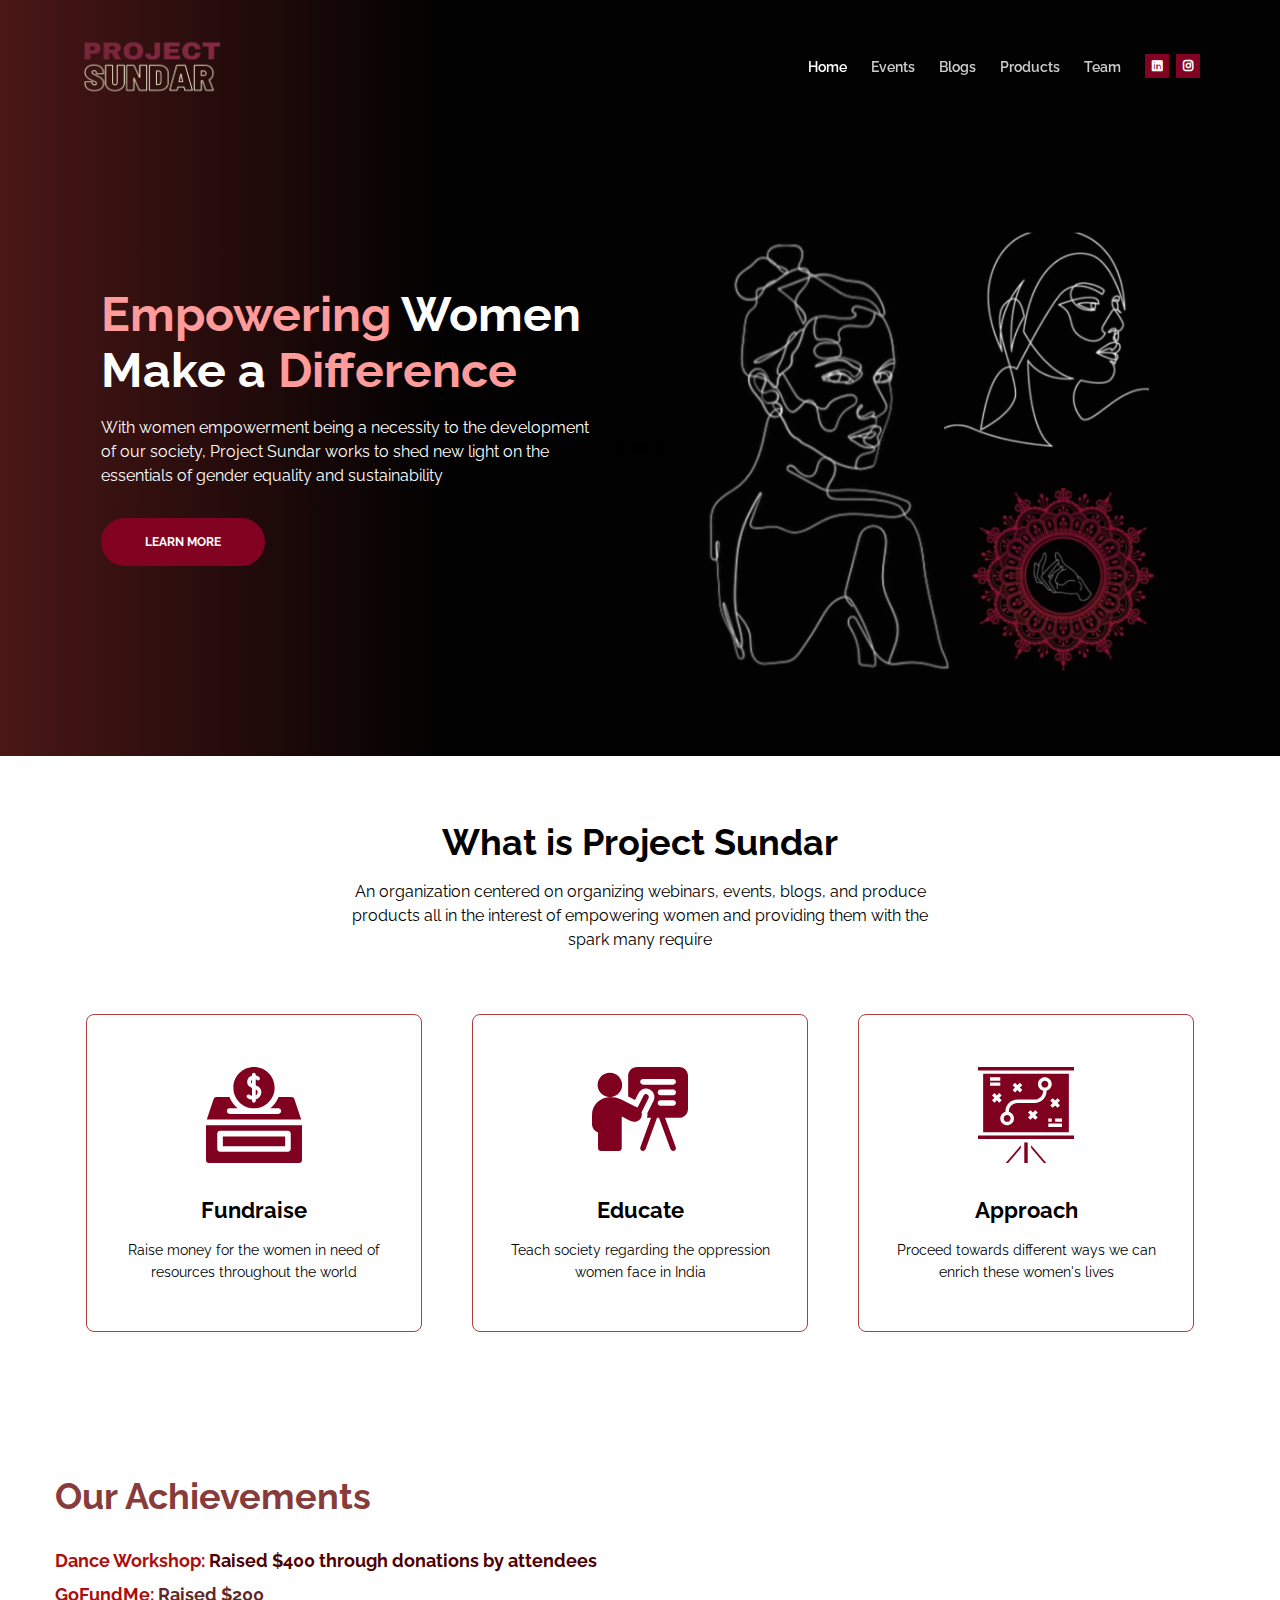
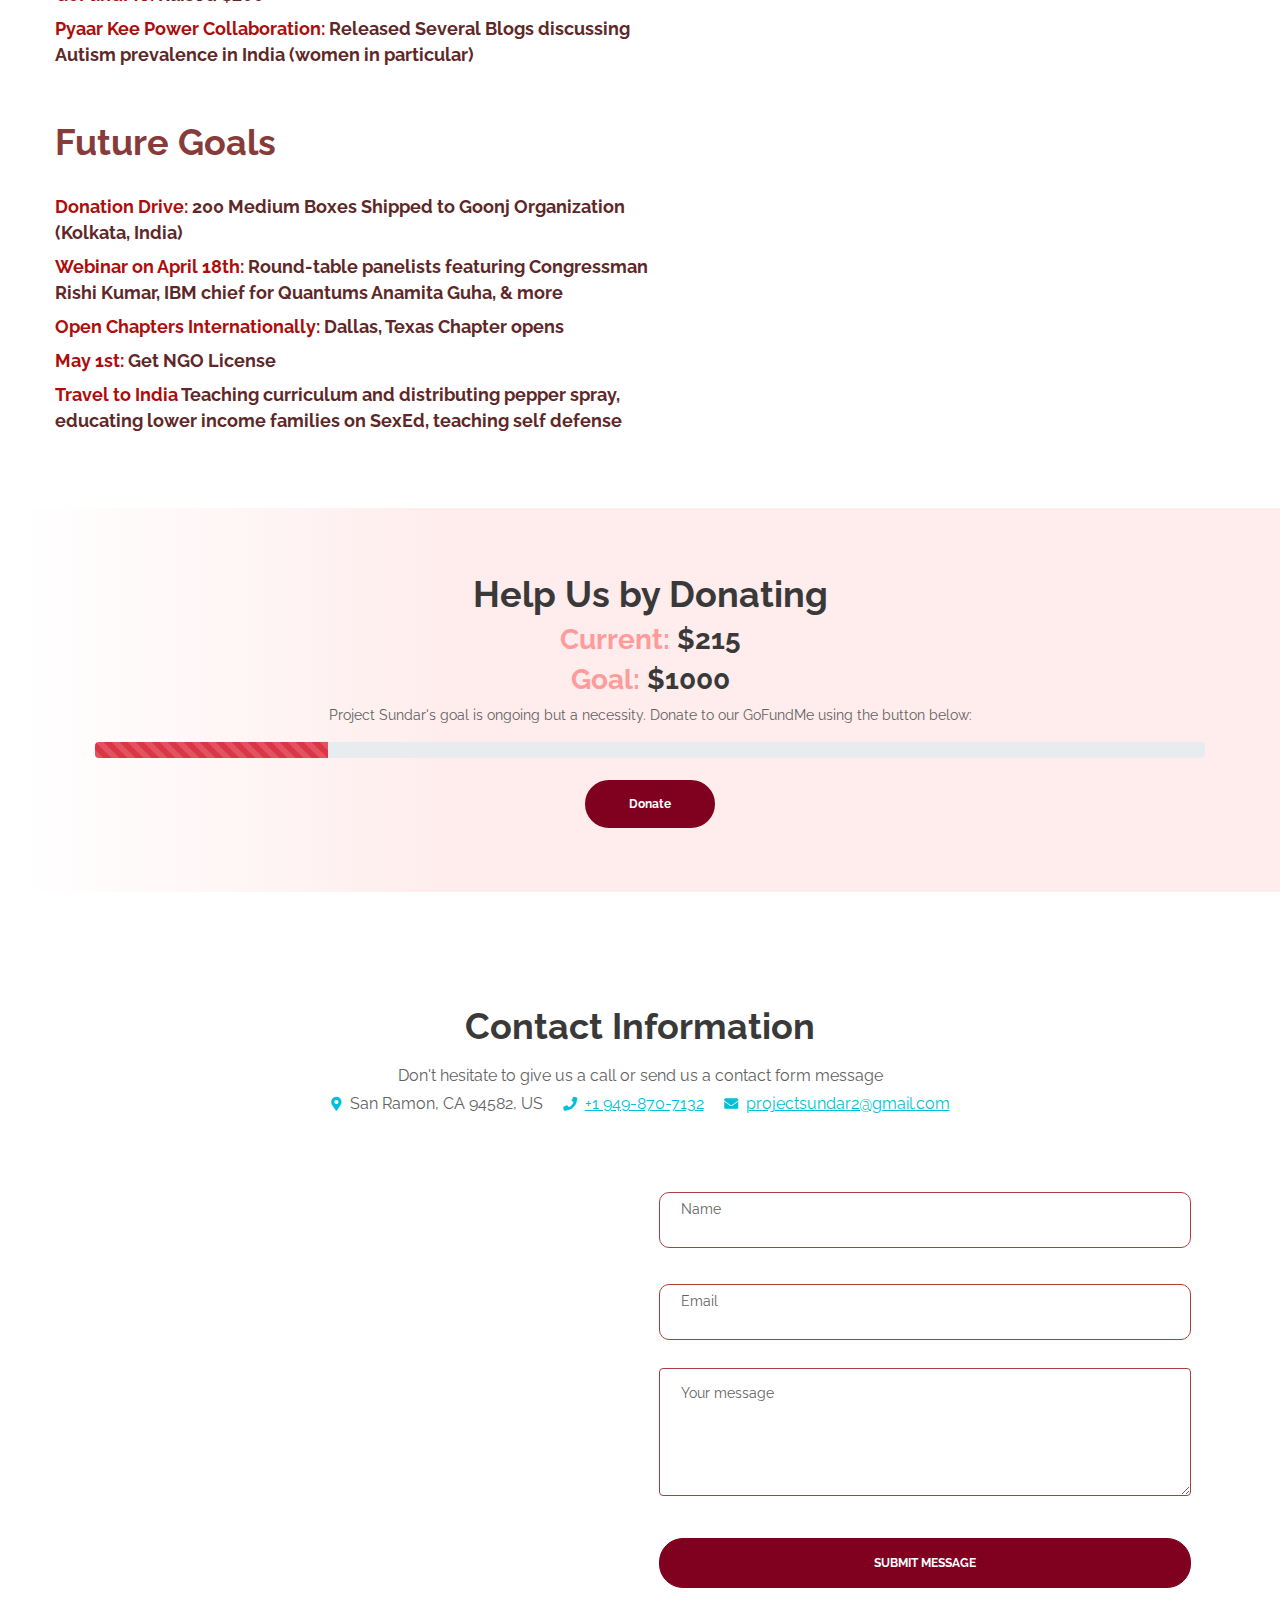
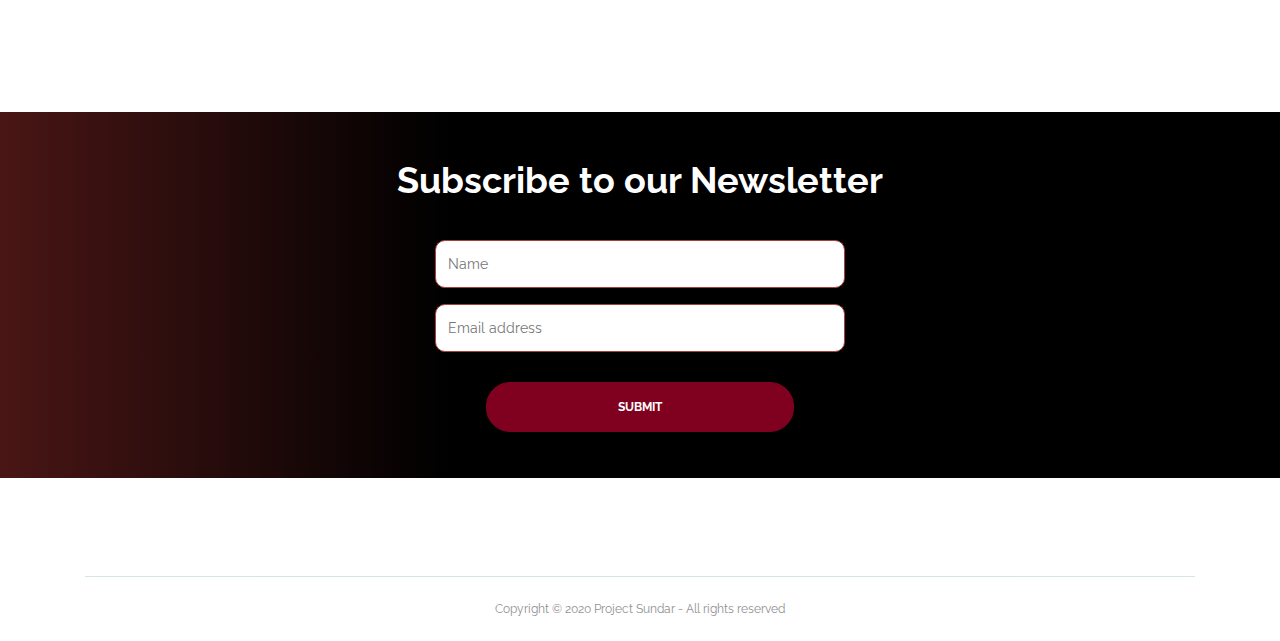
==== commit 0f74e5e3: "changes 3" ====
--- a/index.html
+++ b/index.html
@@ -173,14 +173,14 @@
     <div style="background-image: url('images/Untitled design.gif')" class="header-content justify-content-center text-center">
         <br>
         <br>
-            <h2 class="col-lg-6 margin2323 text-left" style="color:rgb(94, 40, 40)">Our Achievements</h2>
-            <br>
-            <h5 style="color: rgb(94, 40, 40)" class="col-lg-6 margin2323 text-left"><span class="blackbg4 reded">Dance Workshop:</span> Raised $400 through donations by attendees</h5>
+            <h2 class="col-lg-6 margin2323 text-left" style="color:rgb(136, 59, 59)">Our Achievements</h2>
+            <br>
+            <h5 style="color: rgb(80, 0, 0)" class="col-lg-6 margin2323 text-left"><span class="blackbg4 reded">Dance Workshop:</span> Raised $400 through donations by attendees</h5>
             <h5 style="color: rgb(94, 40, 40)" class="col-lg-6 margin2323 text-left"><span class="blackbg4 reded">GoFundMe:</span> Raised $200</h5>
             <h5 style="color: rgb(94, 40, 40)" class="col-lg-6 margin2323 text-left"><span class="blackbg4 reded">Pyaar Kee Power Collaboration:</span> Released Several Blogs discussing Autism prevalence in India (women in particular)</h5>
               <br>
               <br>
-            <h2 class="col-lg-6 margin2323 text-left" style="color:rgb(94, 40, 40)">Future Goals</h2>
+            <h2 class="col-lg-6 margin2323 text-left" style="color:rgb(136, 59, 59)">Future Goals</h2>
             <br>
             <h5 style="color: rgb(94, 40, 40)" class="col-lg-6 margin2323 text-left"><span class="blackbg4 reded">Donation Drive:</span> 200 Medium Boxes Shipped to Goonj Organization (Kolkata, India) </h5>
             <h5 style="color: rgb(94, 40, 40)" class="col-lg-6 margin2323 text-left"><span class="blackbg4 reded">Webinar on April 18th:</span> Round-table panelists featuring Congressman Rishi Kumar, IBM chief for Quantums Anamita Guha, & more</h5>
--- a/css/styles.css
+++ b/css/styles.css
@@ -76,7 +76,7 @@
 }
 
 .reded {
-	color: #bd3f3f;
+	color: #ad0d0d;
 }
 
 .rededed {
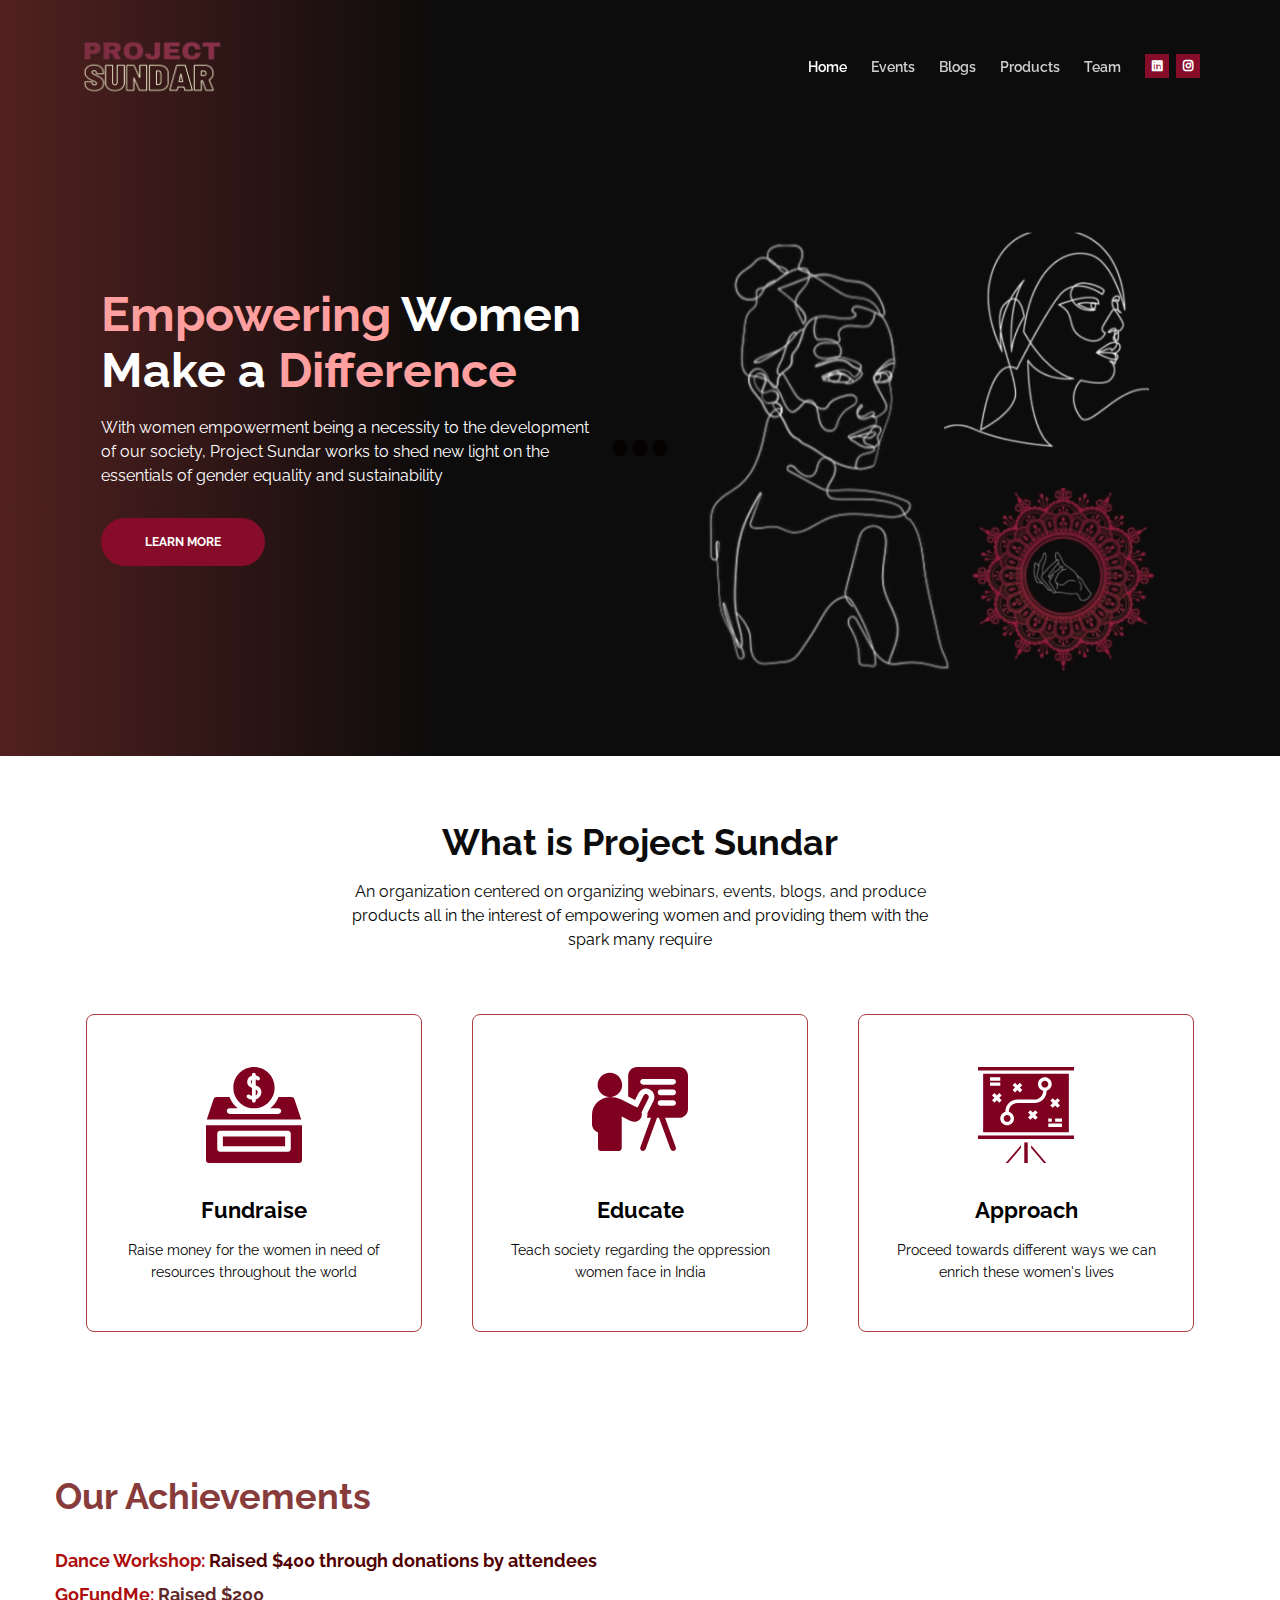
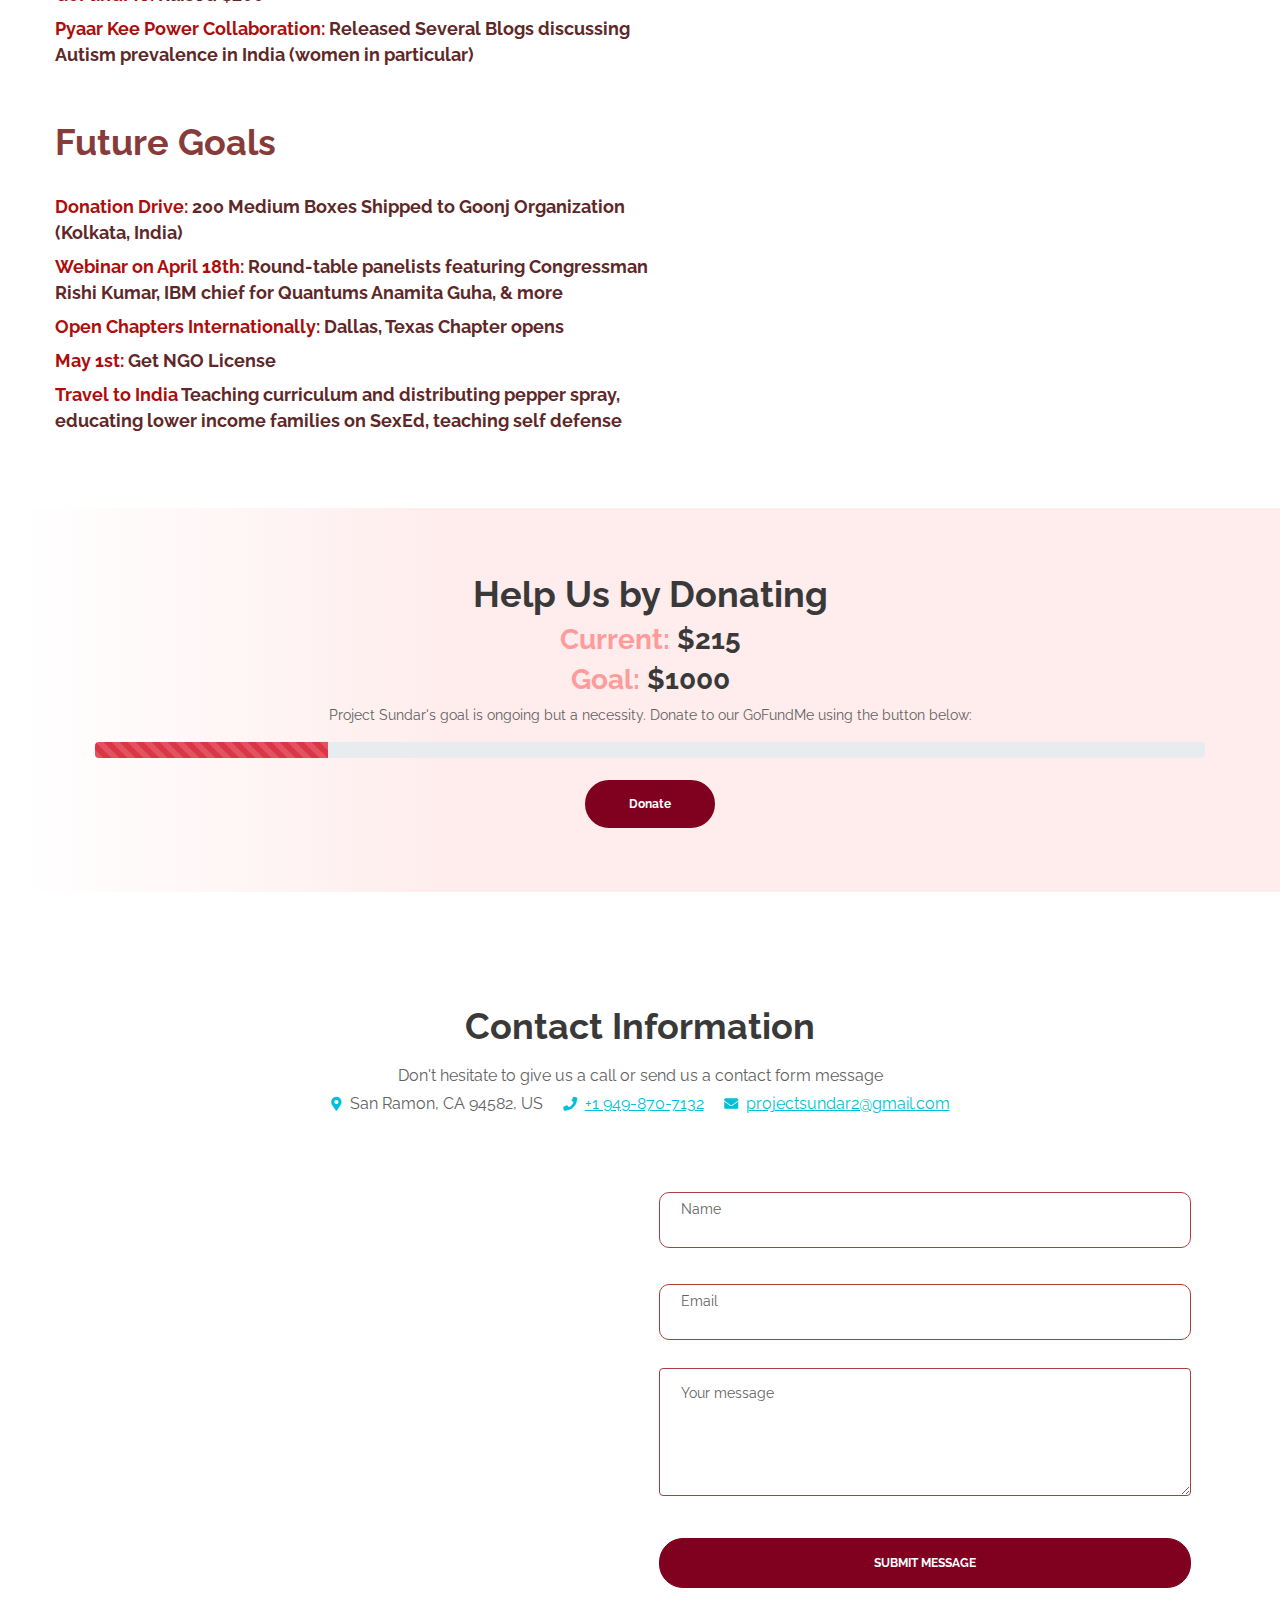
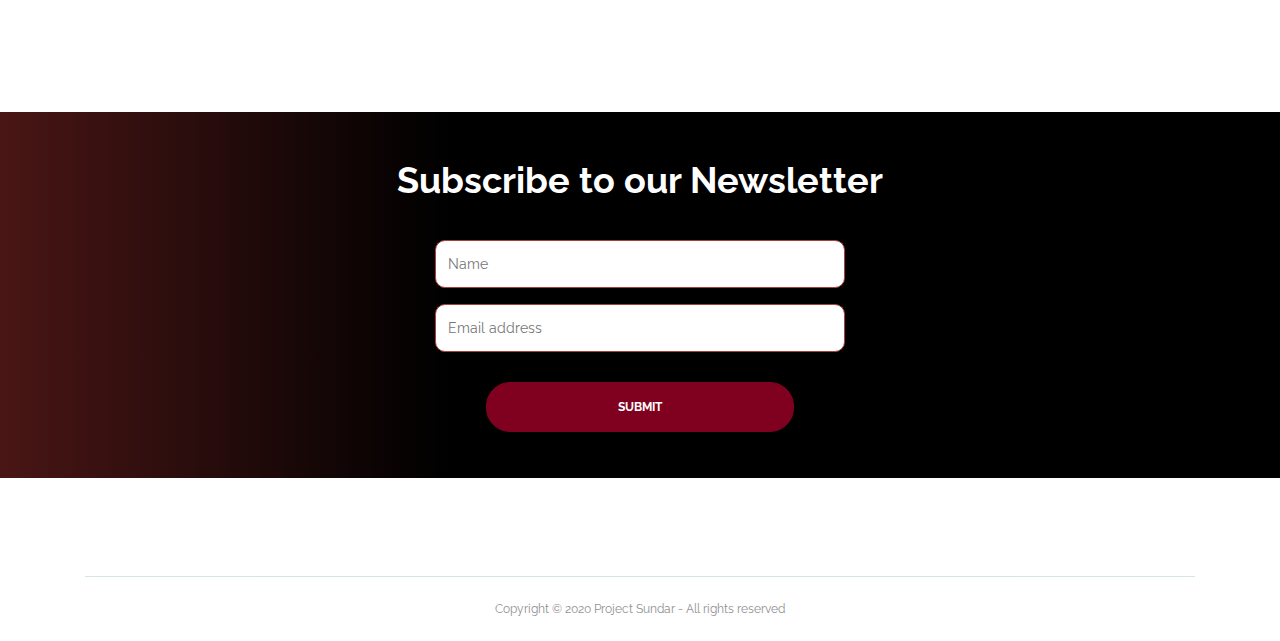
==== commit f913ee88: "Update index.html" ====
--- a/index.html
+++ b/index.html
@@ -170,7 +170,7 @@
 
 
  <!-- Header -->
-    <div style="background-image: url('images/Untitled design.gif')" class="header-content justify-content-center text-center">
+    <div style="background-image:" class="header-content justify-content-center text-center">
         <br>
         <br>
             <h2 class="col-lg-6 margin2323 text-left" style="color:rgb(136, 59, 59)">Our Achievements</h2>
--- a/css/styles.css
+++ b/css/styles.css
@@ -89,6 +89,134 @@
 
 .white {
 	color: white;
+}
+
+#team {
+    background: rgb(0, 0, 0) !important;
+}
+
+.btn-primary:hover,
+.btn-primary:focus {
+    background-color: #108d6f;
+    border-color: #108d6f;
+    box-shadow: none;
+    outline: none;
+}
+
+.btn-primary {
+    color: #fff;
+    background-color: #007b5e;
+    border-color: #007b5e;
+}
+
+section {
+    padding: 60px 0;
+}
+
+section .section-title {
+    text-align: center;
+    color: #007b5e;
+    margin-bottom: 50px;
+    text-transform: uppercase;
+}
+
+#team .card {
+    border: none;
+    background: #ffffff;
+}
+
+.image-flip:hover .backside,
+.image-flip.hover .backside {
+    -webkit-transform: rotateY(0deg);
+    -moz-transform: rotateY(0deg);
+    -o-transform: rotateY(0deg);
+    -ms-transform: rotateY(0deg);
+    transform: rotateY(0deg);
+    border-radius: .25rem;
+}
+
+.image-flip:hover .frontside,
+.image-flip.hover .frontside {
+    -webkit-transform: rotateY(180deg);
+    -moz-transform: rotateY(180deg);
+    -o-transform: rotateY(180deg);
+    transform: rotateY(180deg);
+}
+
+.mainflip {
+    -webkit-transition: 1s;
+    -webkit-transform-style: preserve-3d;
+    -ms-transition: 1s;
+    -moz-transition: 1s;
+    -moz-transform: perspective(1000px);
+    -moz-transform-style: preserve-3d;
+    -ms-transform-style: preserve-3d;
+    transition: 1s;
+    transform-style: preserve-3d;
+    position: relative;
+}
+
+.frontside {
+    position: relative;
+    -webkit-transform: rotateY(0deg);
+    -ms-transform: rotateY(0deg);
+    z-index: 2;
+    margin-bottom: 30px;
+}
+
+.backside {
+    position: absolute;
+    top: 0;
+    left: 0;
+    background: white;
+    -webkit-transform: rotateY(-180deg);
+    -moz-transform: rotateY(-180deg);
+    -o-transform: rotateY(-180deg);
+    -ms-transform: rotateY(-180deg);
+    transform: rotateY(-180deg);
+    -webkit-box-shadow: 5px 7px 9px -4px rgb(158, 158, 158);
+    -moz-box-shadow: 5px 7px 9px -4px rgb(158, 158, 158);
+    box-shadow: 5px 7px 9px -4px rgb(158, 158, 158);
+}
+
+.frontside,
+.backside {
+    -webkit-backface-visibility: hidden;
+    -moz-backface-visibility: hidden;
+    -ms-backface-visibility: hidden;
+    backface-visibility: hidden;
+    -webkit-transition: 1s;
+    -webkit-transform-style: preserve-3d;
+    -moz-transition: 1s;
+    -moz-transform-style: preserve-3d;
+    -o-transition: 1s;
+    -o-transform-style: preserve-3d;
+    -ms-transition: 1s;
+    -ms-transform-style: preserve-3d;
+    transition: 1s;
+    transform-style: preserve-3d;
+}
+
+.frontside .card,
+.backside .card {
+    min-height: 250px;
+	max-height: 270px;
+}
+
+.backside .card a {
+    font-size: 18px;
+    color: #007b5e !important;
+}
+
+.frontside .card .card-title,
+.backside .card .card-title {
+    color: #000000 !important;
+}
+
+.frontside .card .card-body img {
+    width: 120px;
+    height: 120px;
+    border-radius: 50%;
 }
 
 h1 {
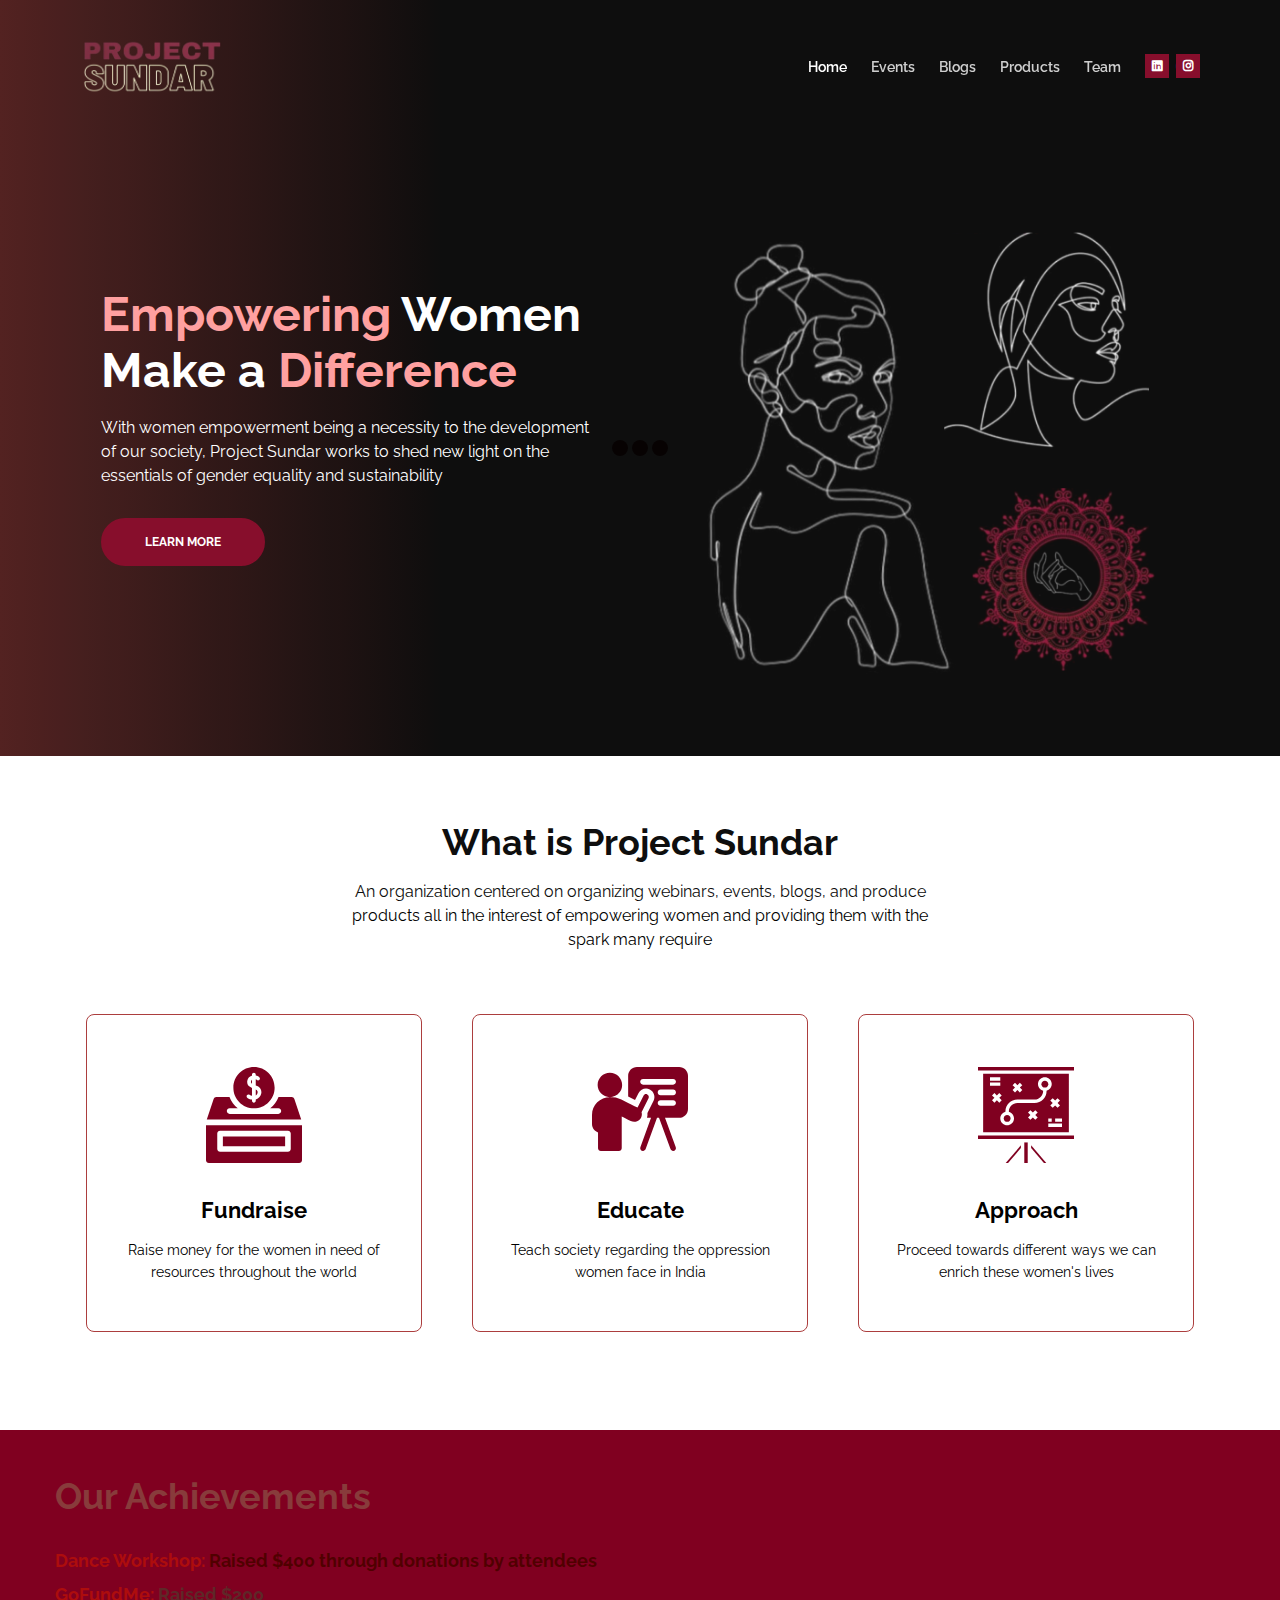
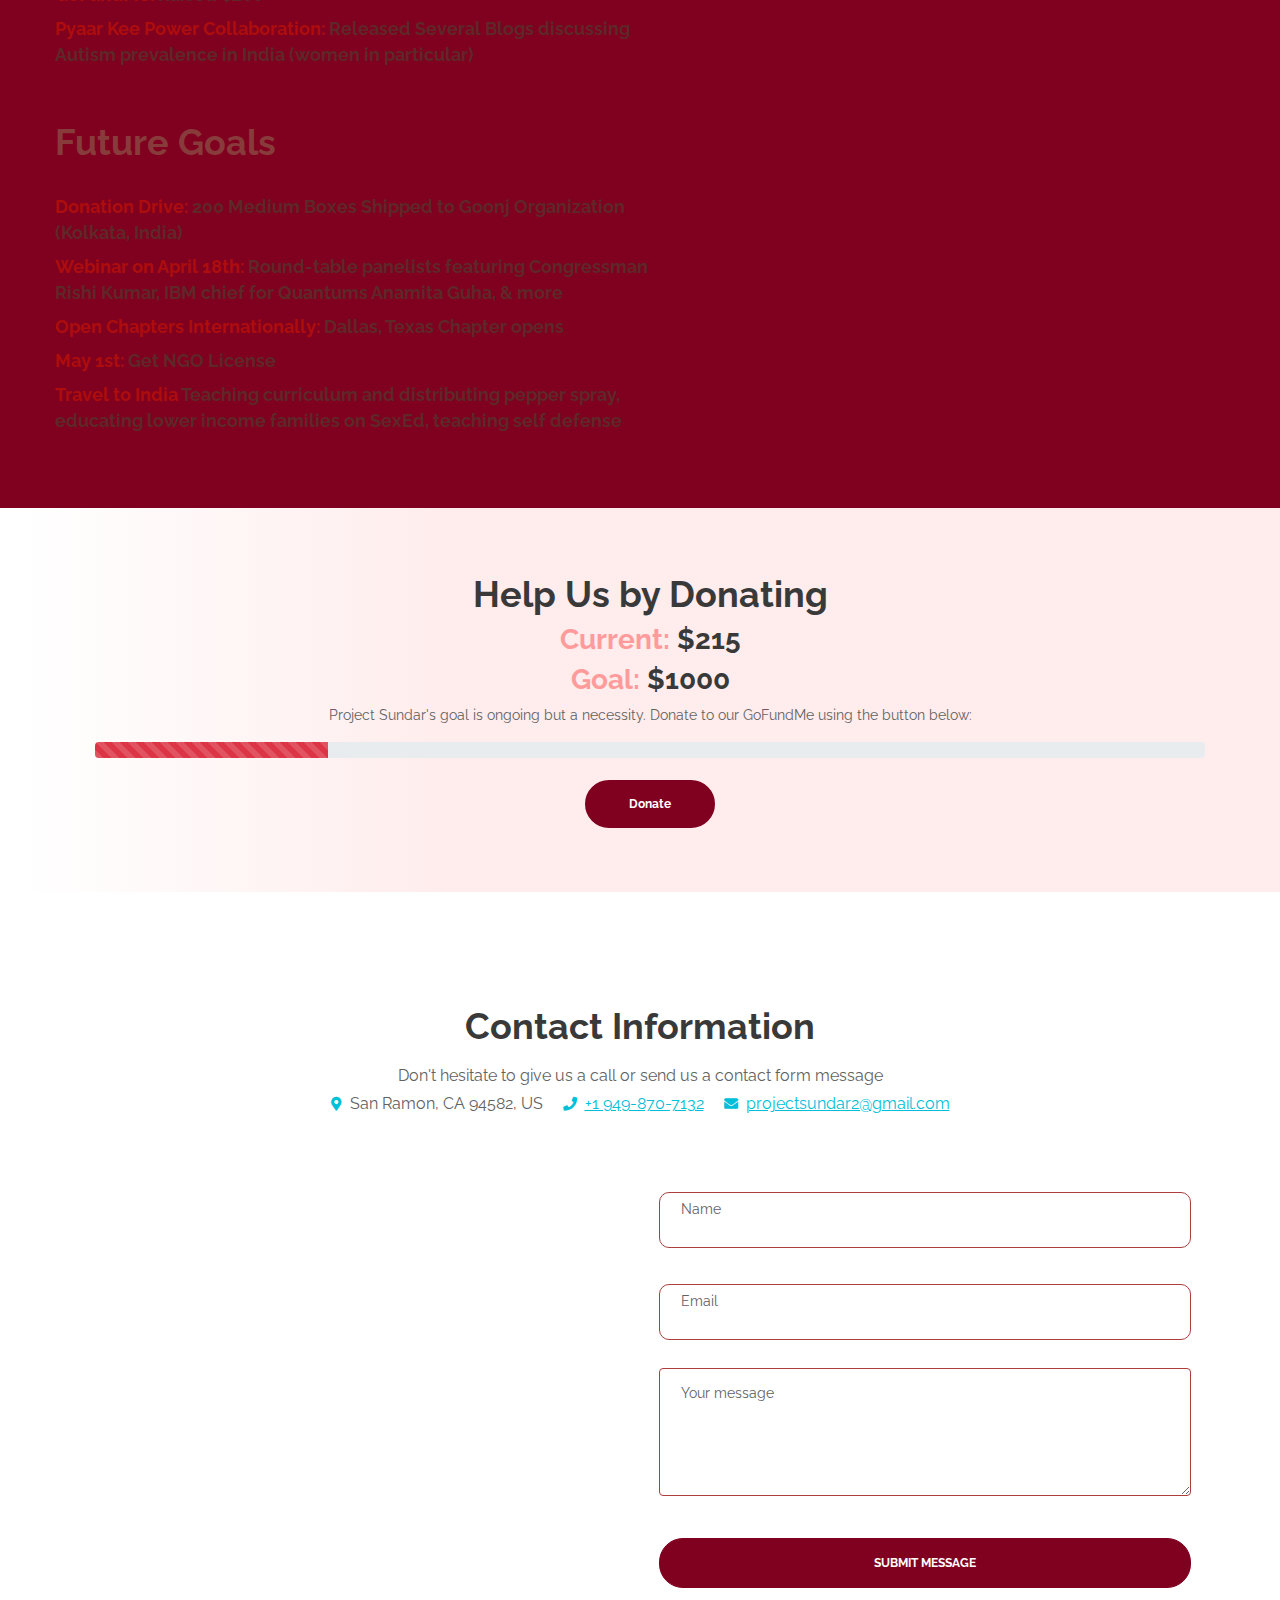
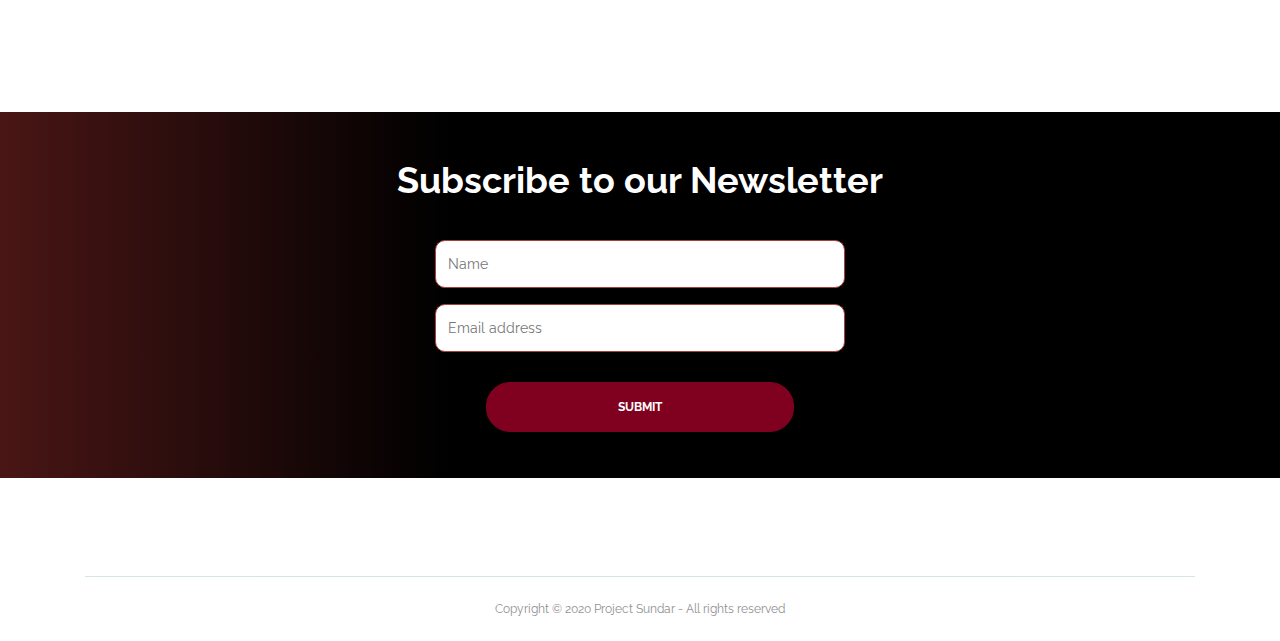
==== commit 7db103b0: "Update index.html" ====
--- a/index.html
+++ b/index.html
@@ -170,7 +170,7 @@
 
 
  <!-- Header -->
-    <div style="background-image:" class="header-content justify-content-center text-center">
+    <div class="redededed header-content justify-content-center text-center">
         <br>
         <br>
             <h2 class="col-lg-6 margin2323 text-left" style="color:rgb(136, 59, 59)">Our Achievements</h2>
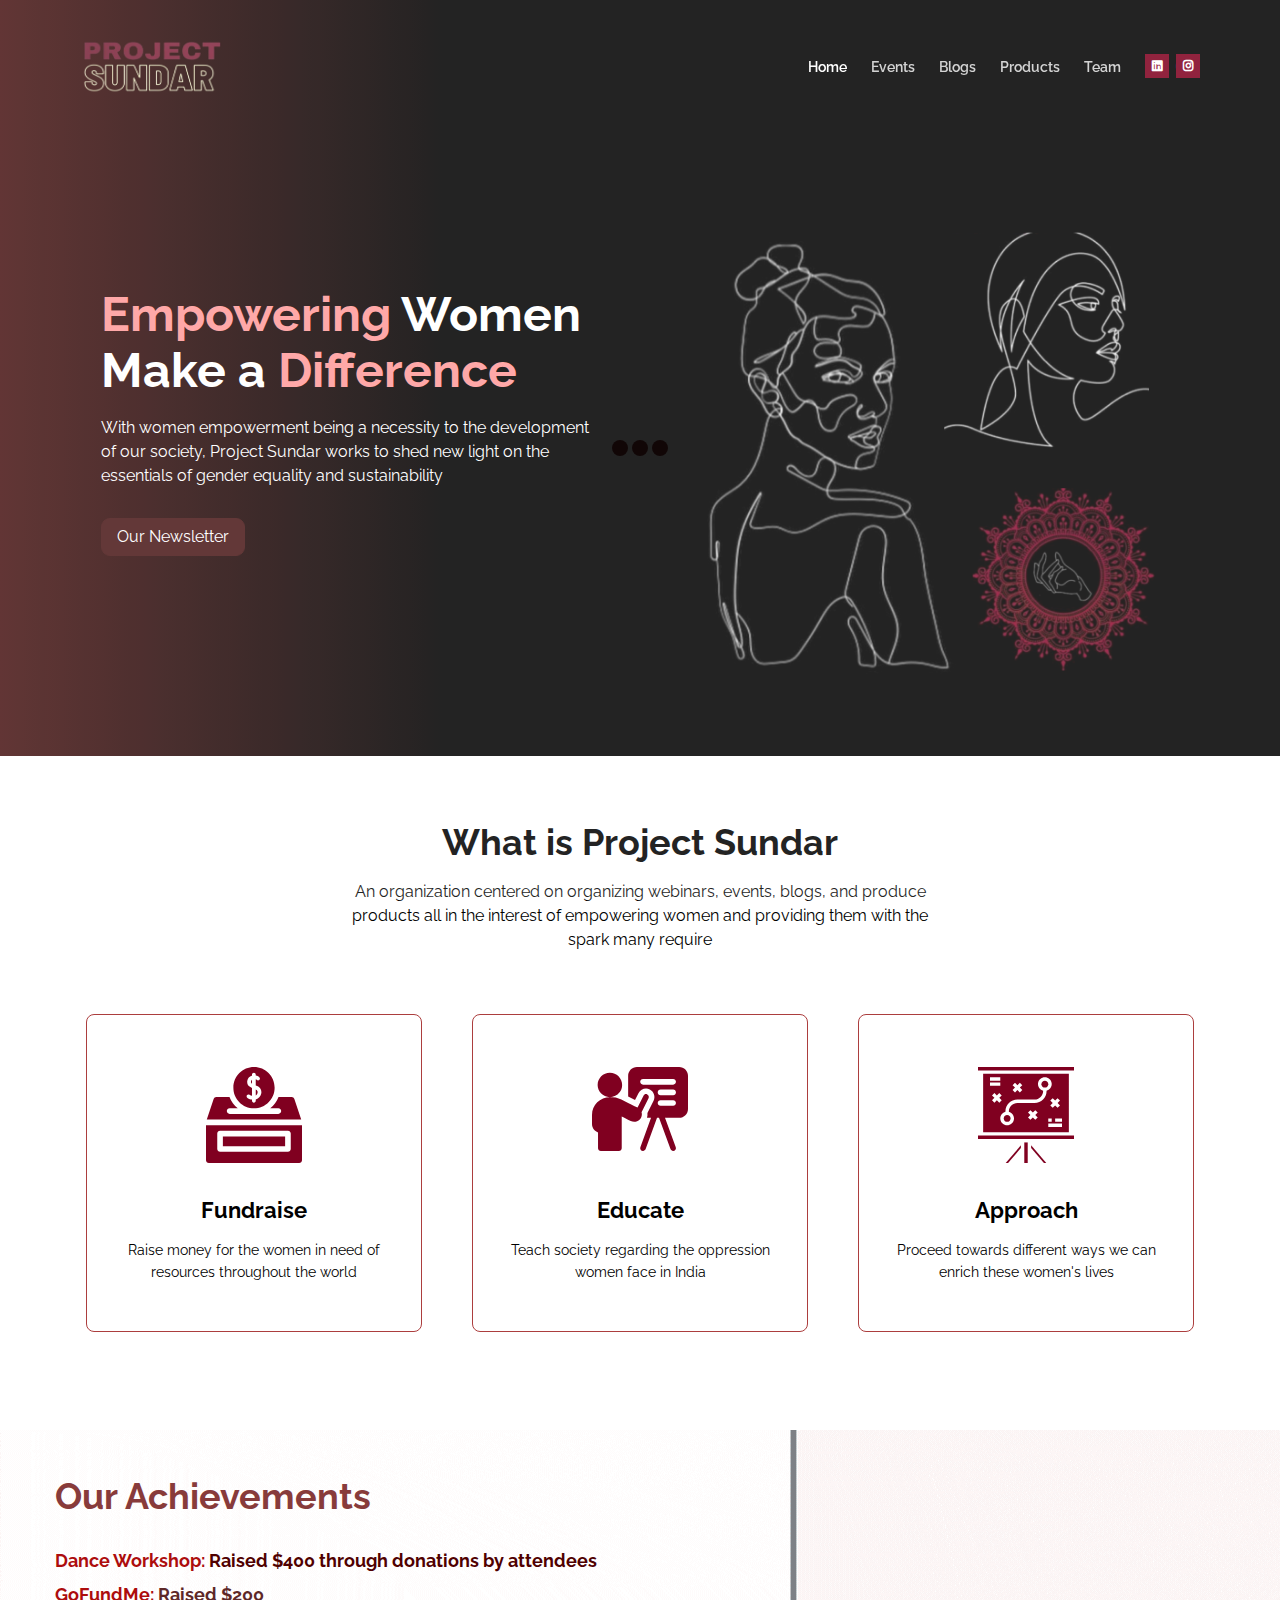
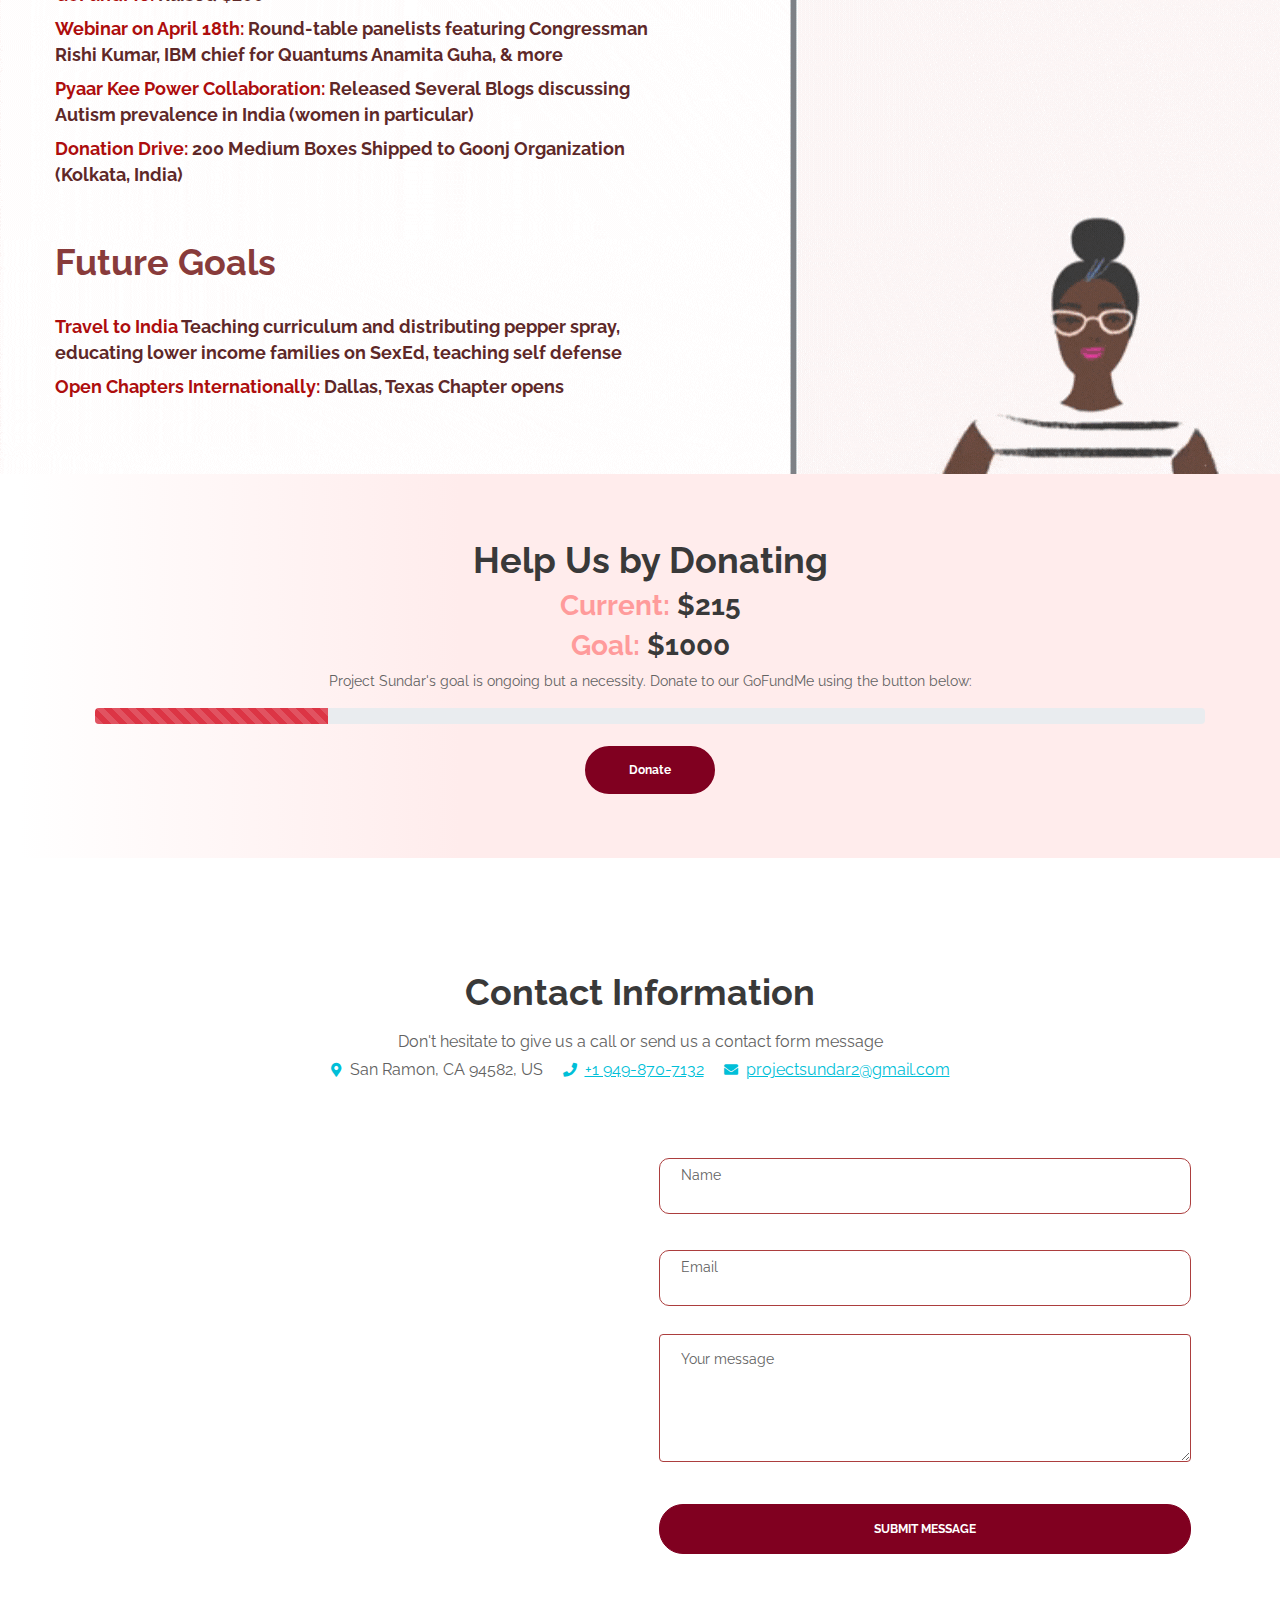
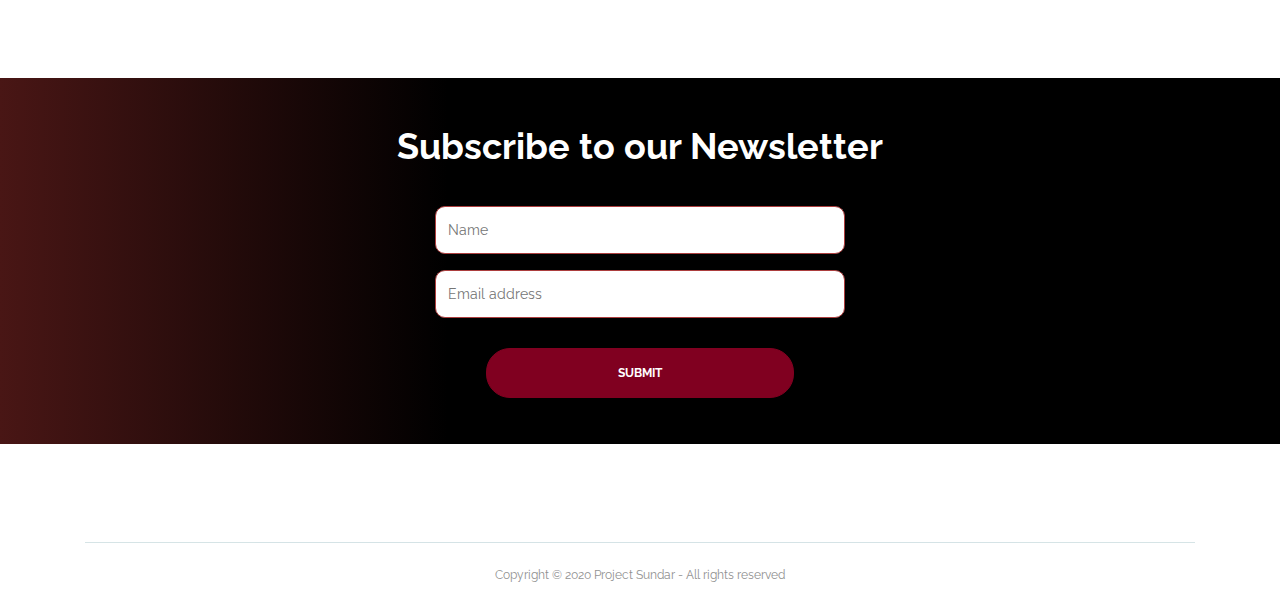
==== commit ca8fe536: "changes" ====
--- a/index.html
+++ b/index.html
@@ -105,7 +105,7 @@
                         <div class="text-container">
                             <h1><span class="rededed">Empowering</span> Women<br>Make a <span class="rededed">Difference</span></h1>
                             <p class="white p-large">With women empowerment being a necessity to the development of our society, Project Sundar works to shed new light on the essentials of gender equality and sustainability</p>
-                            <a class="btn-solid-lg page-scroll" href="#services">LEARN MORE</a>
+                            <a class="btn btn-primary skip" href="#popup1" style="padding:6px 15px; background:rgb(75, 25, 25); border-color: rgb(75, 25, 25); color:#fff; text-decoration:none; border-radius:9px; display:inline-block;">Our Newsletter</a>
                         </div> <!-- end of text-container -->
                     </div> <!-- end of col -->
                     <div class="col-lg-6">
@@ -119,6 +119,37 @@
     </header> <!-- end of header -->
     <!-- end of header -->
 
+    <div id="popup1" class="overlay">
+        <div class="popup"> <a class="close" href="#">&times;</a>
+          <div id="dialog" class="window">
+            
+            <div class="box">
+              <div class="newletter-title">
+                <h2>Sign Up &amp; For Our Newsletter</h2>
+              </div>
+              <div class="box-content newleter-content">
+                <label>Subscribe to our newsletters now and stay up-to-date with new releases, the latest products and exclusive blogs  </label>
+                <div id="frm_subscribe">
+                  <form name="subscribe" id="subscribe_popup">
+                    <div>
+                      <!-- <span class="required">*</span><span>Email</span>-->
+                      <input type="text" value="" name="subscribe_pemail" id="subscribe_pemail">
+                      <input type="hidden" value="" name="subscribe_pname" id="subscribe_pname">
+                      <div id="notification"></div>
+                      <a type="submit" action="https://formspree.io/f/xrgoawpd" method="POST" style="background:rgb(80, 0, 0)" class="button"><span>Submit</span></a> </div>
+                  </form>
+                  <div class="subscribe-bottom">
+                    <input type="checkbox" id="newsletter_popup_dont_show_again">
+                    <label for="newsletter_popup_dont_show_again">Don't show this popup again</label>
+                  </div>
+                </div>
+                <!-- /#frm_subscribe -->
+              </div>
+              <!-- /.box-content -->
+            </div>
+          </div>
+        </div>
+      </div>
 
     <!-- Services -->
     <div id="services" class="cards-1 blackbg2">
@@ -170,23 +201,22 @@
 
 
  <!-- Header -->
-    <div class="redededed header-content justify-content-center text-center">
+    <div style="background-image: url('images/gif1.gif');" class="rededededed header-content justify-content-center text-center">
         <br>
         <br>
             <h2 class="col-lg-6 margin2323 text-left" style="color:rgb(136, 59, 59)">Our Achievements</h2>
             <br>
             <h5 style="color: rgb(80, 0, 0)" class="col-lg-6 margin2323 text-left"><span class="blackbg4 reded">Dance Workshop:</span> Raised $400 through donations by attendees</h5>
             <h5 style="color: rgb(94, 40, 40)" class="col-lg-6 margin2323 text-left"><span class="blackbg4 reded">GoFundMe:</span> Raised $200</h5>
+            <h5 style="color: rgb(94, 40, 40)" class="col-lg-6 margin2323 text-left"><span class="blackbg4 reded">Webinar on April 18th:</span> Round-table panelists featuring Congressman Rishi Kumar, IBM chief for Quantums Anamita Guha, & more</h5>
             <h5 style="color: rgb(94, 40, 40)" class="col-lg-6 margin2323 text-left"><span class="blackbg4 reded">Pyaar Kee Power Collaboration:</span> Released Several Blogs discussing Autism prevalence in India (women in particular)</h5>
+            <h5 style="color: rgb(94, 40, 40)" class="col-lg-6 margin2323 text-left"><span class="blackbg4 reded">Donation Drive:</span> 200 Medium Boxes Shipped to Goonj Organization (Kolkata, India) </h5>            
+
               <br>
               <br>
             <h2 class="col-lg-6 margin2323 text-left" style="color:rgb(136, 59, 59)">Future Goals</h2>
             <br>
-            <h5 style="color: rgb(94, 40, 40)" class="col-lg-6 margin2323 text-left"><span class="blackbg4 reded">Donation Drive:</span> 200 Medium Boxes Shipped to Goonj Organization (Kolkata, India) </h5>
-            <h5 style="color: rgb(94, 40, 40)" class="col-lg-6 margin2323 text-left"><span class="blackbg4 reded">Webinar on April 18th:</span> Round-table panelists featuring Congressman Rishi Kumar, IBM chief for Quantums Anamita Guha, & more</h5>
-            <h5 style="color: rgb(94, 40, 40)" class="col-lg-6 margin2323 text-left"><span class="blackbg4 reded">Open Chapters Internationally:</span> Dallas, Texas Chapter opens </h5>
-            <h5 style="color: rgb(94, 40, 40)" class="col-lg-6 margin2323 text-left"><span class="blackbg4 reded">May 1st:</span> Get NGO License</h5>
-            <h5 style="color: rgb(94, 40, 40)" class="col-lg-6 margin2323 text-left"><span class="blackbg4 reded">Travel to India</span> Teaching curriculum and distributing pepper spray, educating lower income families on SexEd, teaching self defense</h5>
+            <h5 style="color: rgb(94, 40, 40)" class="col-lg-6 margin2323 text-left"><span class="blackbg4 reded">Travel to India</span> Teaching curriculum and distributing pepper spray, educating lower income families on SexEd, teaching self defense</h5>            <h5 style="color: rgb(94, 40, 40)" class="col-lg-6 margin2323 text-left"><span class="blackbg4 reded">Open Chapters Internationally:</span> Dallas, Texas Chapter opens </h5>
             <br>
             <br>
             <br>
--- a/css/styles.css
+++ b/css/styles.css
@@ -86,6 +86,29 @@
 .redededed {
 	background-color: #800020;
 }
+
+.rededededed {
+	background-image: url("images/Untitled design (3).gif");
+	background-color: #ffffff;
+}
+
+.overlay { position: fixed; top: 0; bottom: 0; left: 0; right: 0; background: rgba(0, 0, 0, 0.7); transition: opacity 500ms; visibility: hidden; opacity: 0; z-index: 9999;}
+.overlay:target { visibility: visible; opacity: 1;}
+#popup1 { font-family:poppins;}
+#popup1 .popup {margin: 0px auto; padding: 50px 20px;background: #fff; border-radius: 0px; height: 400; width:690px; position: relative;    text-align: center;top: 50% !important;   position: fixed !important;-moz-transform: translateY(-50%);    -webkit-transform: translateY(-50%);  -o-transform: translateY(-50%);   -ms-transform: translateY(-50%);    transform: translateY(-50%);right: 0px; left: 0;}
+#popup1 .popup h2 { margin-top: 0; color: #333;}
+#popup1 .popup .close {position: absolute; top: 0px;  right: 0px; transition: all 200ms; font-size: 30px;  font-weight: normal; text-decoration: none;  text-align: center;    background: #333;  border-radius: 0;  cursor: pointer;  float: right;  padding: 0;  color: #fff;  margin-top: 0;  margin-right: 0;  height: 40px;  width: 40px;    line-height: 45px;}
+#popup1 .popup .close:hover {color: #06D85F;}
+#popup1 .popup .content {max-height: 30%;overflow: auto;}
+#popup1 .newletter-title h2 {   font-size: 24px;  text-transform: uppercase;  color: #000;  font-weight: 700;  letter-spacing: 3px;  margin: 0 0 15px;}
+#popup1 .box-content label {  font-weight: 400;  max-width: 560px;  display: inline-block;  margin-bottom: 5px;  font-size: 14px; line-height: 26px;}
+.newletter-popup {  background: #fff;  top: 50% !important;   position: fixed !important; padding: 0;  text-align: center;  -moz-transform: translateY(-50%);    -webkit-transform: translateY(-50%);  -o-transform: translateY(-50%);   -ms-transform: translateY(-50%);    transform: translateY(-50%);}
+#popup1 #frm_subscribe #subscribe_pemail {    background: #EBEBEB none repeat scroll 0% 0%;    border: medium none;    height: 40px;    width: 65%;    margin: 20px 0;    padding-left: 15px;}
+#popup1 #frm_subscribe a {   cursor: pointer;   border: none;    background: #333;    padding: 3px 25px;    text-transform: uppercase;   font-size: 14px;    color: #fff;
+    font-weight: 600;    line-height: 34px;    display: inline-block;    border-radius: 0;    letter-spacing: 2px;}
+#popup1 .box-content .subscribe-bottom {   margin-top: 20px;}
+#popup1 .box-content .subscribe-bottom #newsletter_popup_dont_show_again {    display: inline-block;    margin: 0;    vertical-align: middle;    margin-top: -1px;}
+#popup1 .box-content .subscribe-bottom label {    margin: 0;    font-weight: 400;    max-width: 650px;    display: inline-block;    margin-bottom: 5px;    font-size: 12px;}
 
 .white {
 	color: white;
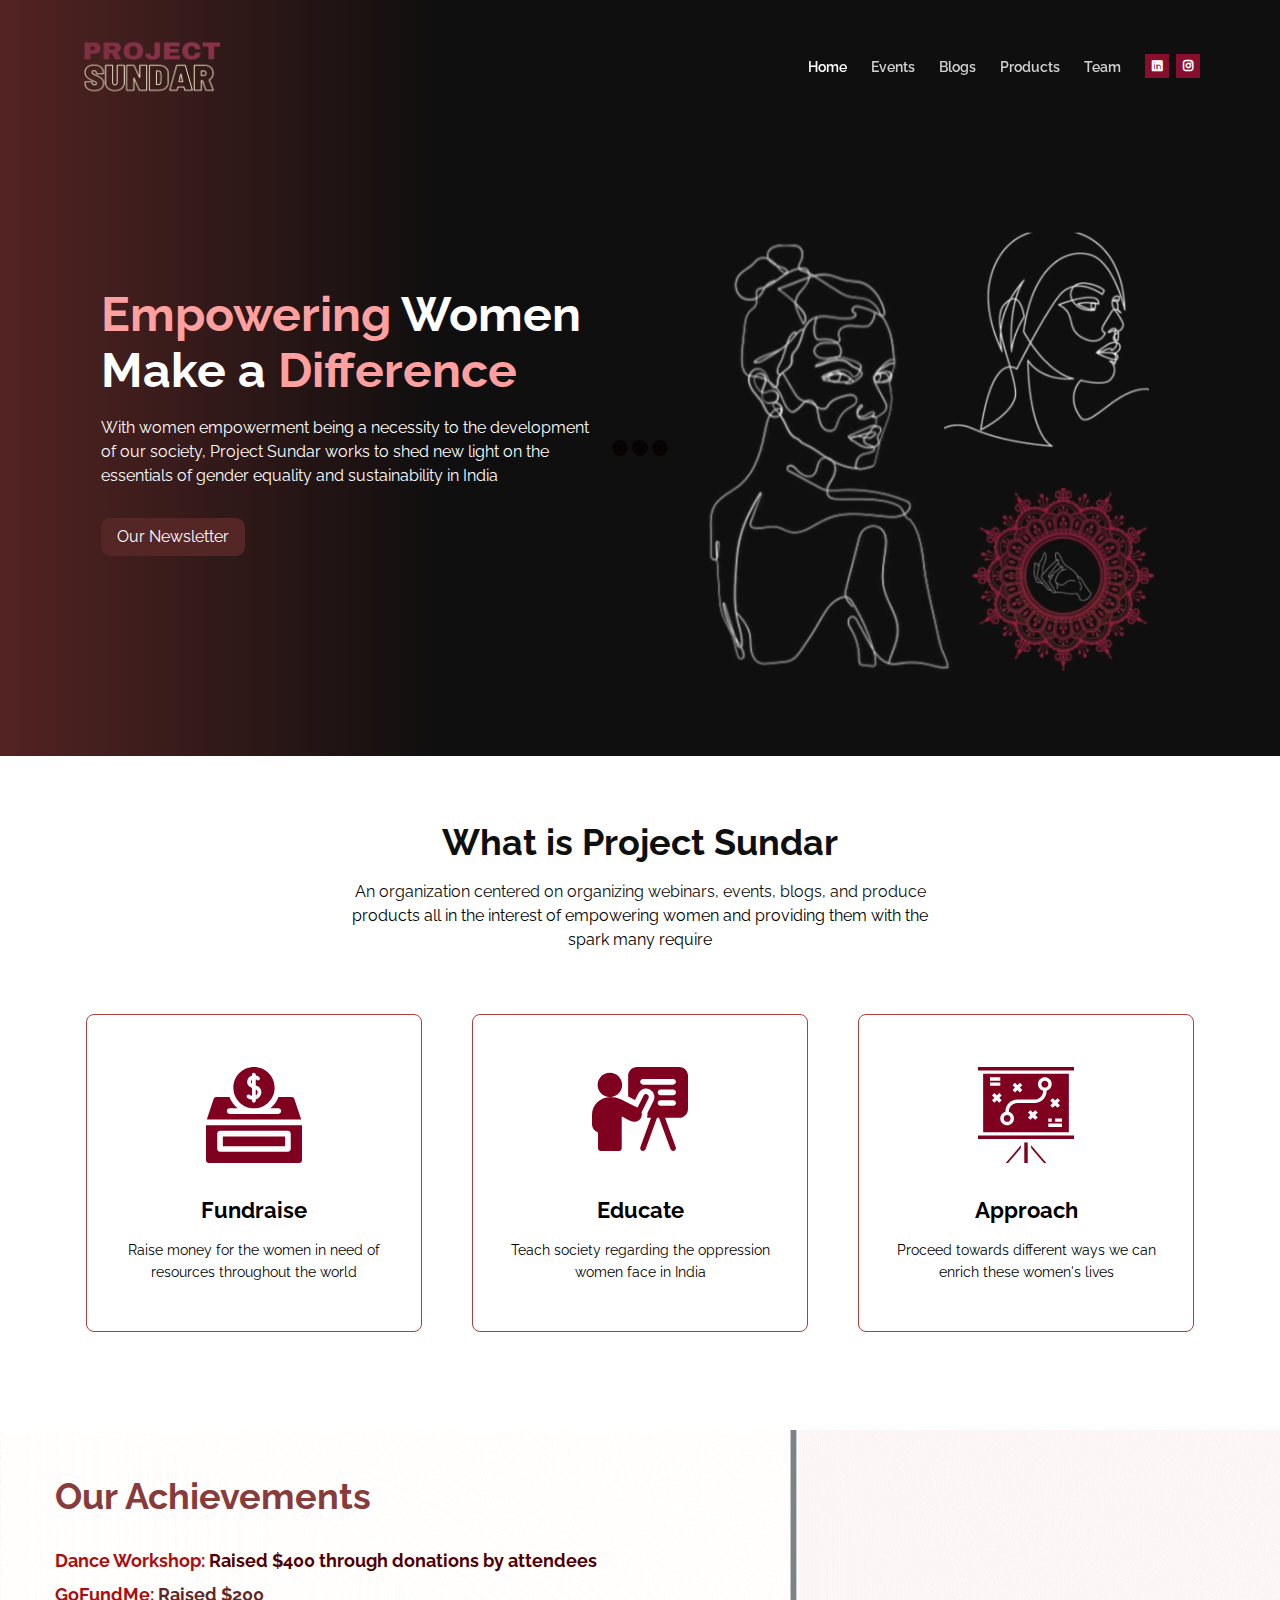
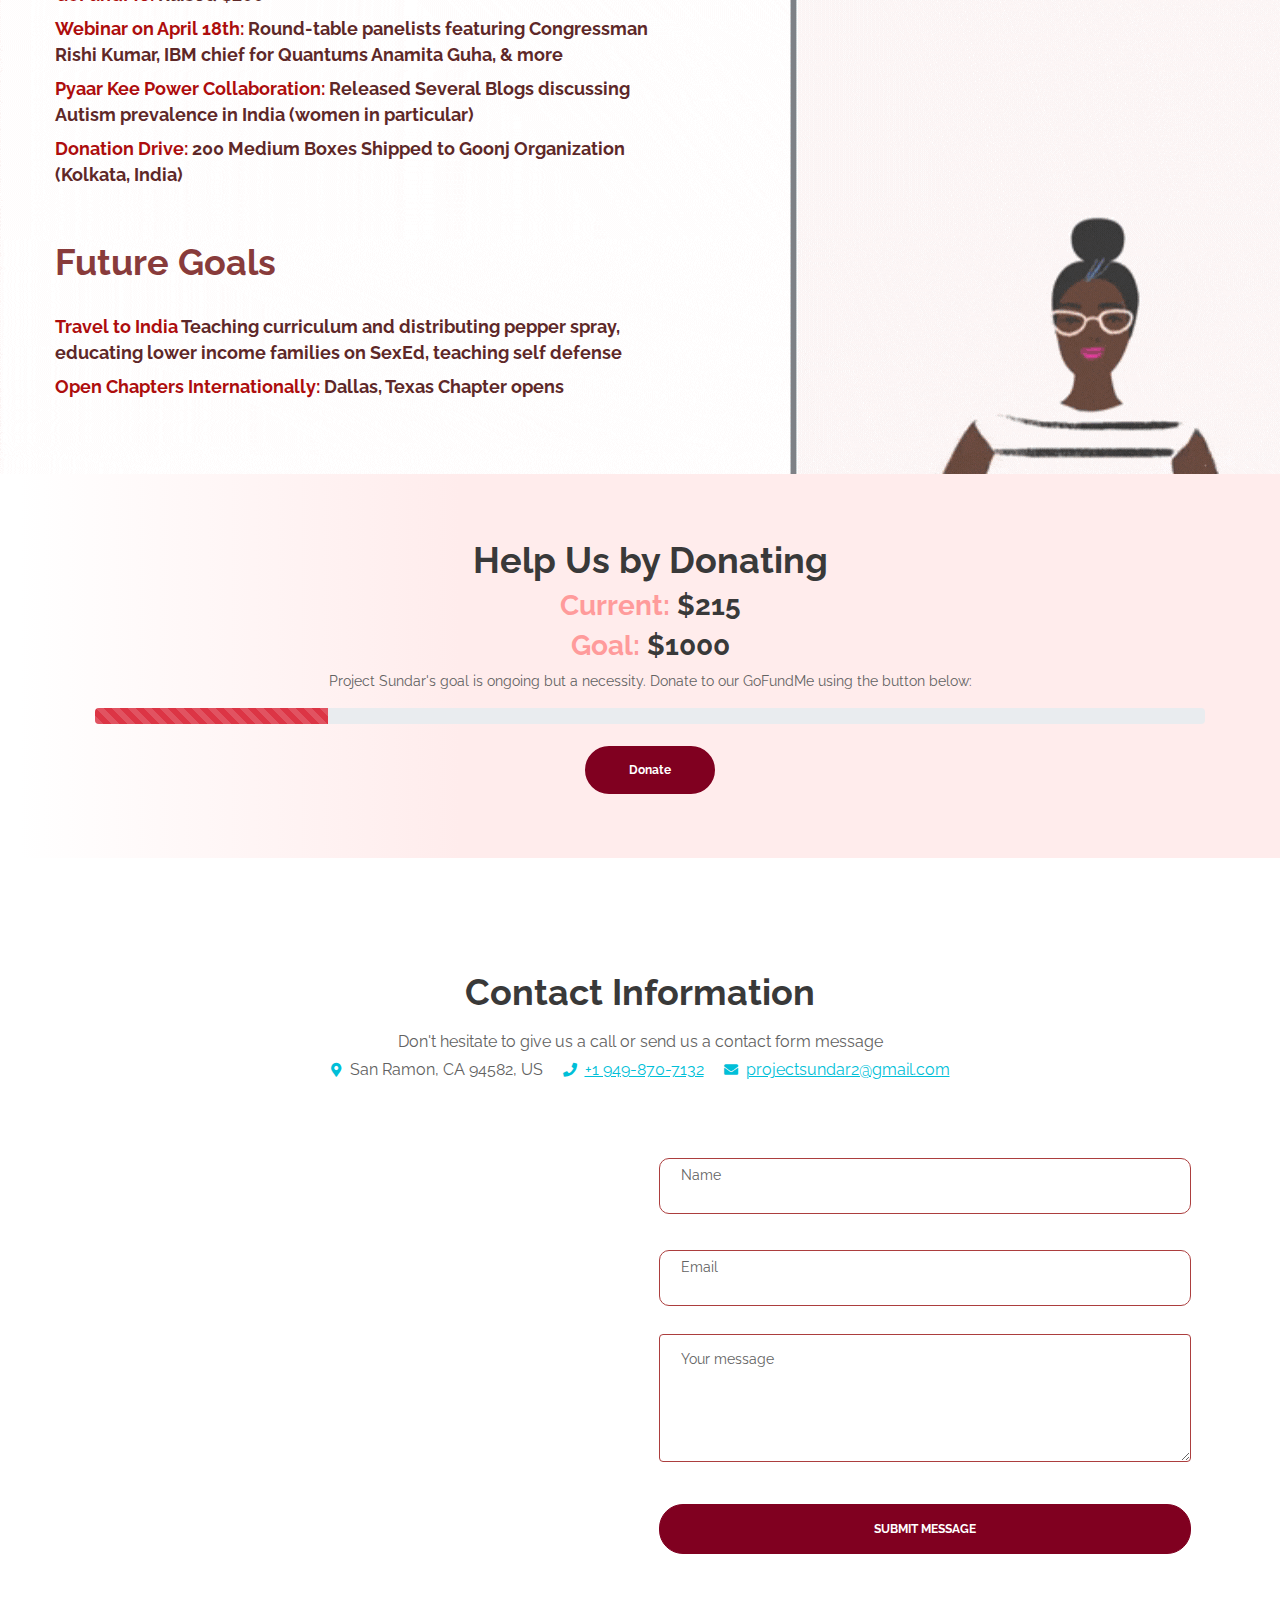
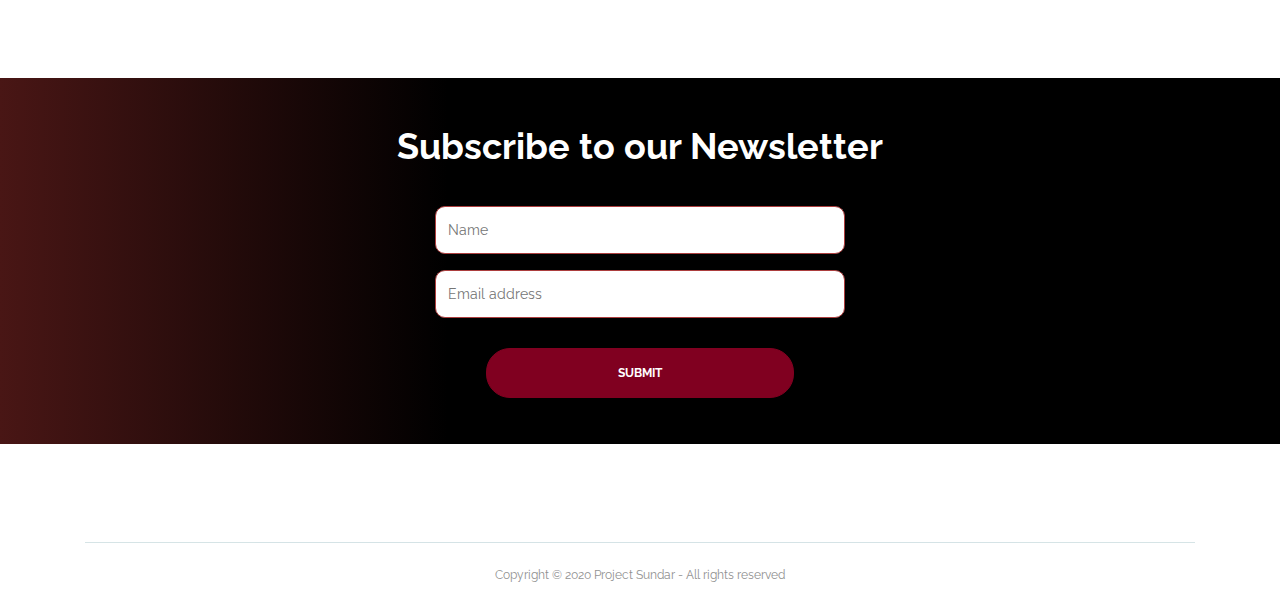
==== commit 243a0c1c: "Update index.html" ====
--- a/index.html
+++ b/index.html
@@ -104,7 +104,7 @@
                     <div class="col-lg-6">
                         <div class="text-container">
                             <h1><span class="rededed">Empowering</span> Women<br>Make a <span class="rededed">Difference</span></h1>
-                            <p class="white p-large">With women empowerment being a necessity to the development of our society, Project Sundar works to shed new light on the essentials of gender equality and sustainability</p>
+                            <p class="white p-large">With women empowerment being a necessity to the development of our society, Project Sundar works to shed new light on the essentials of gender equality and sustainability in India</p>
                             <a class="btn btn-primary skip" href="#popup1" style="padding:6px 15px; background:rgb(75, 25, 25); border-color: rgb(75, 25, 25); color:#fff; text-decoration:none; border-radius:9px; display:inline-block;">Our Newsletter</a>
                         </div> <!-- end of text-container -->
                     </div> <!-- end of col -->
